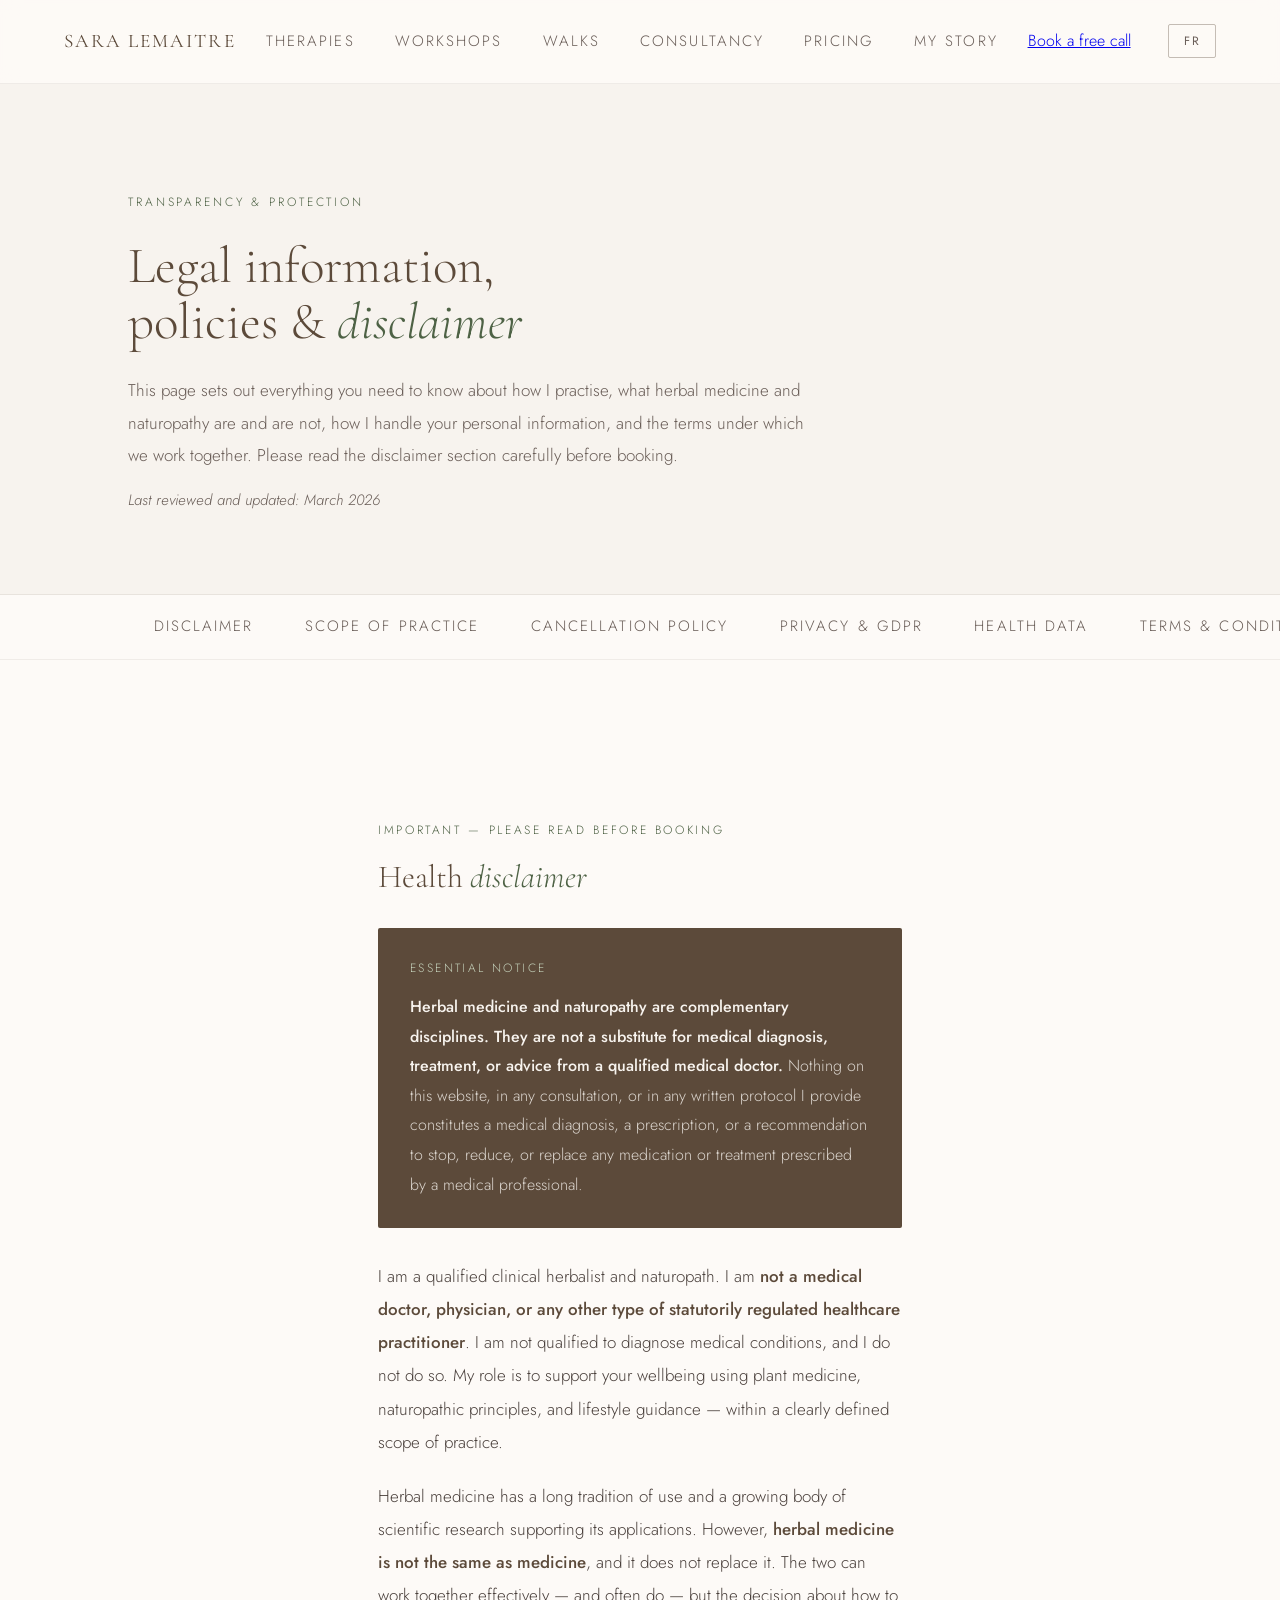
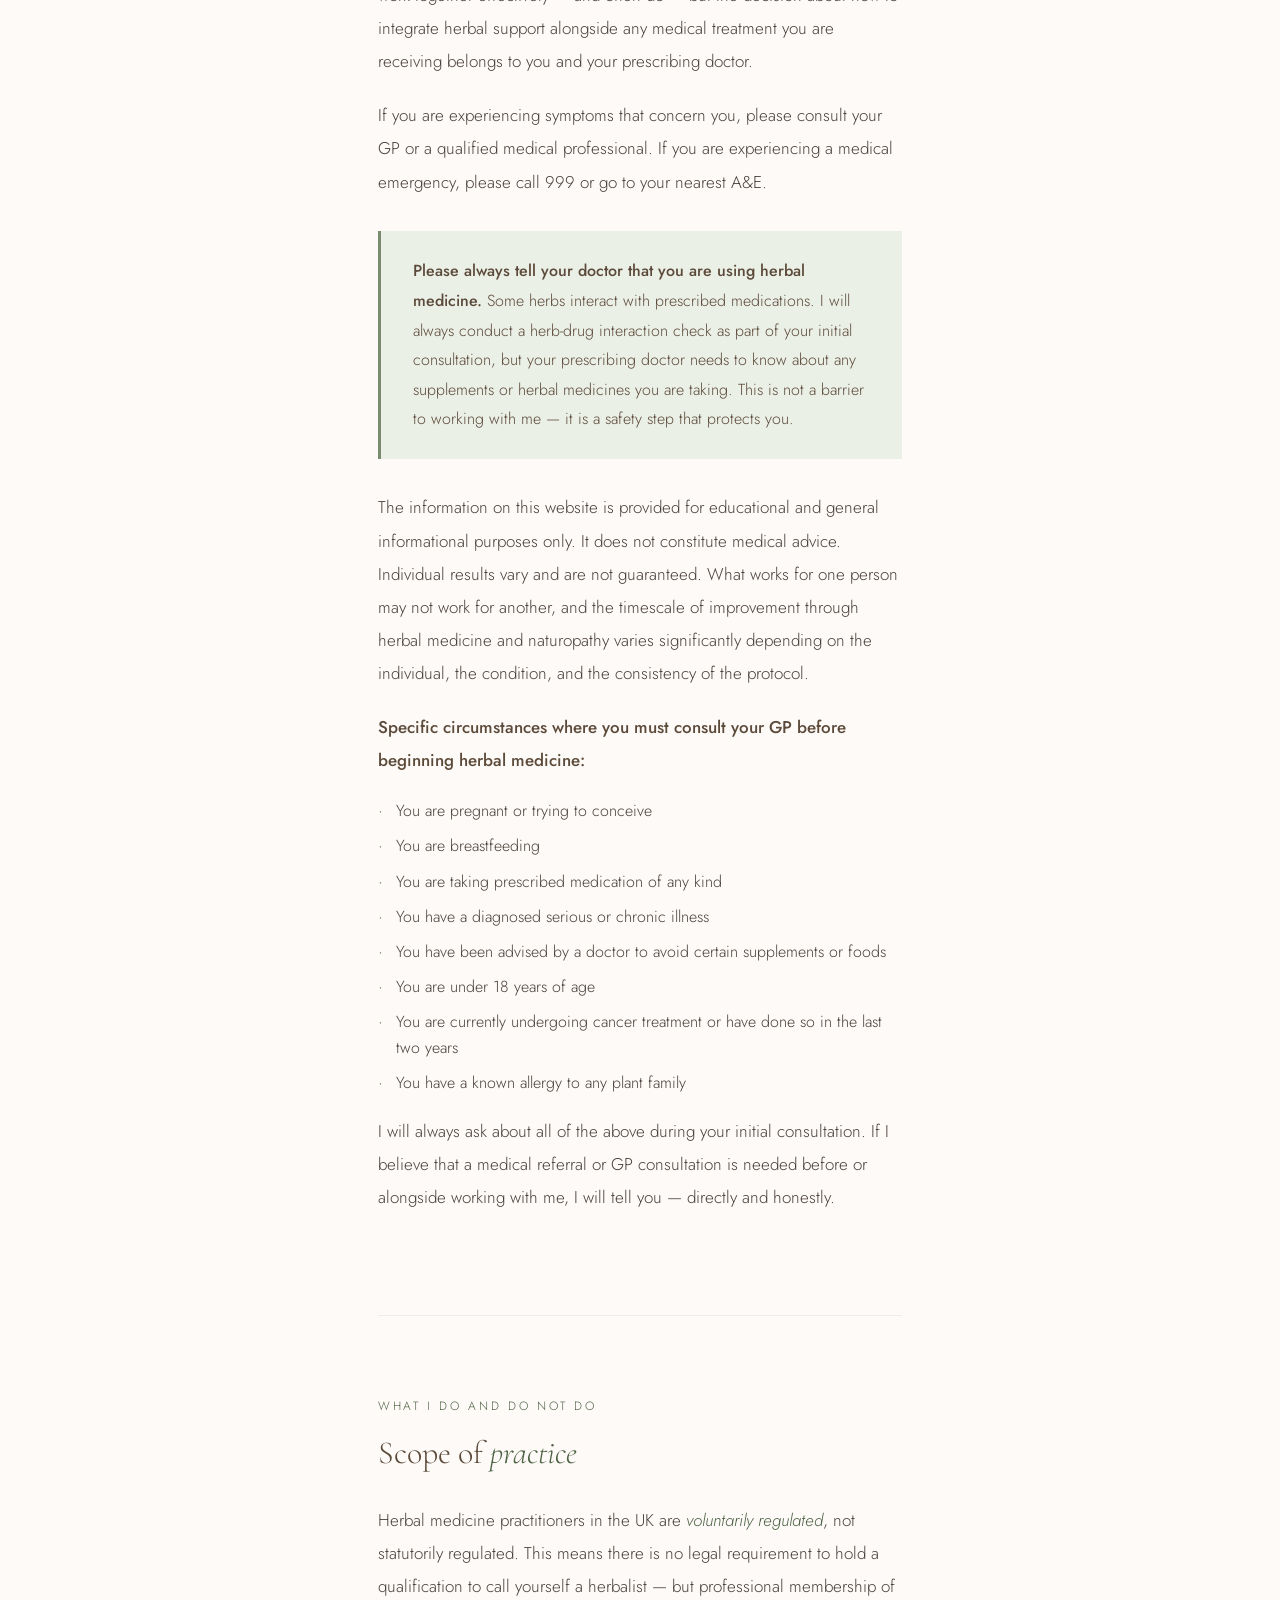
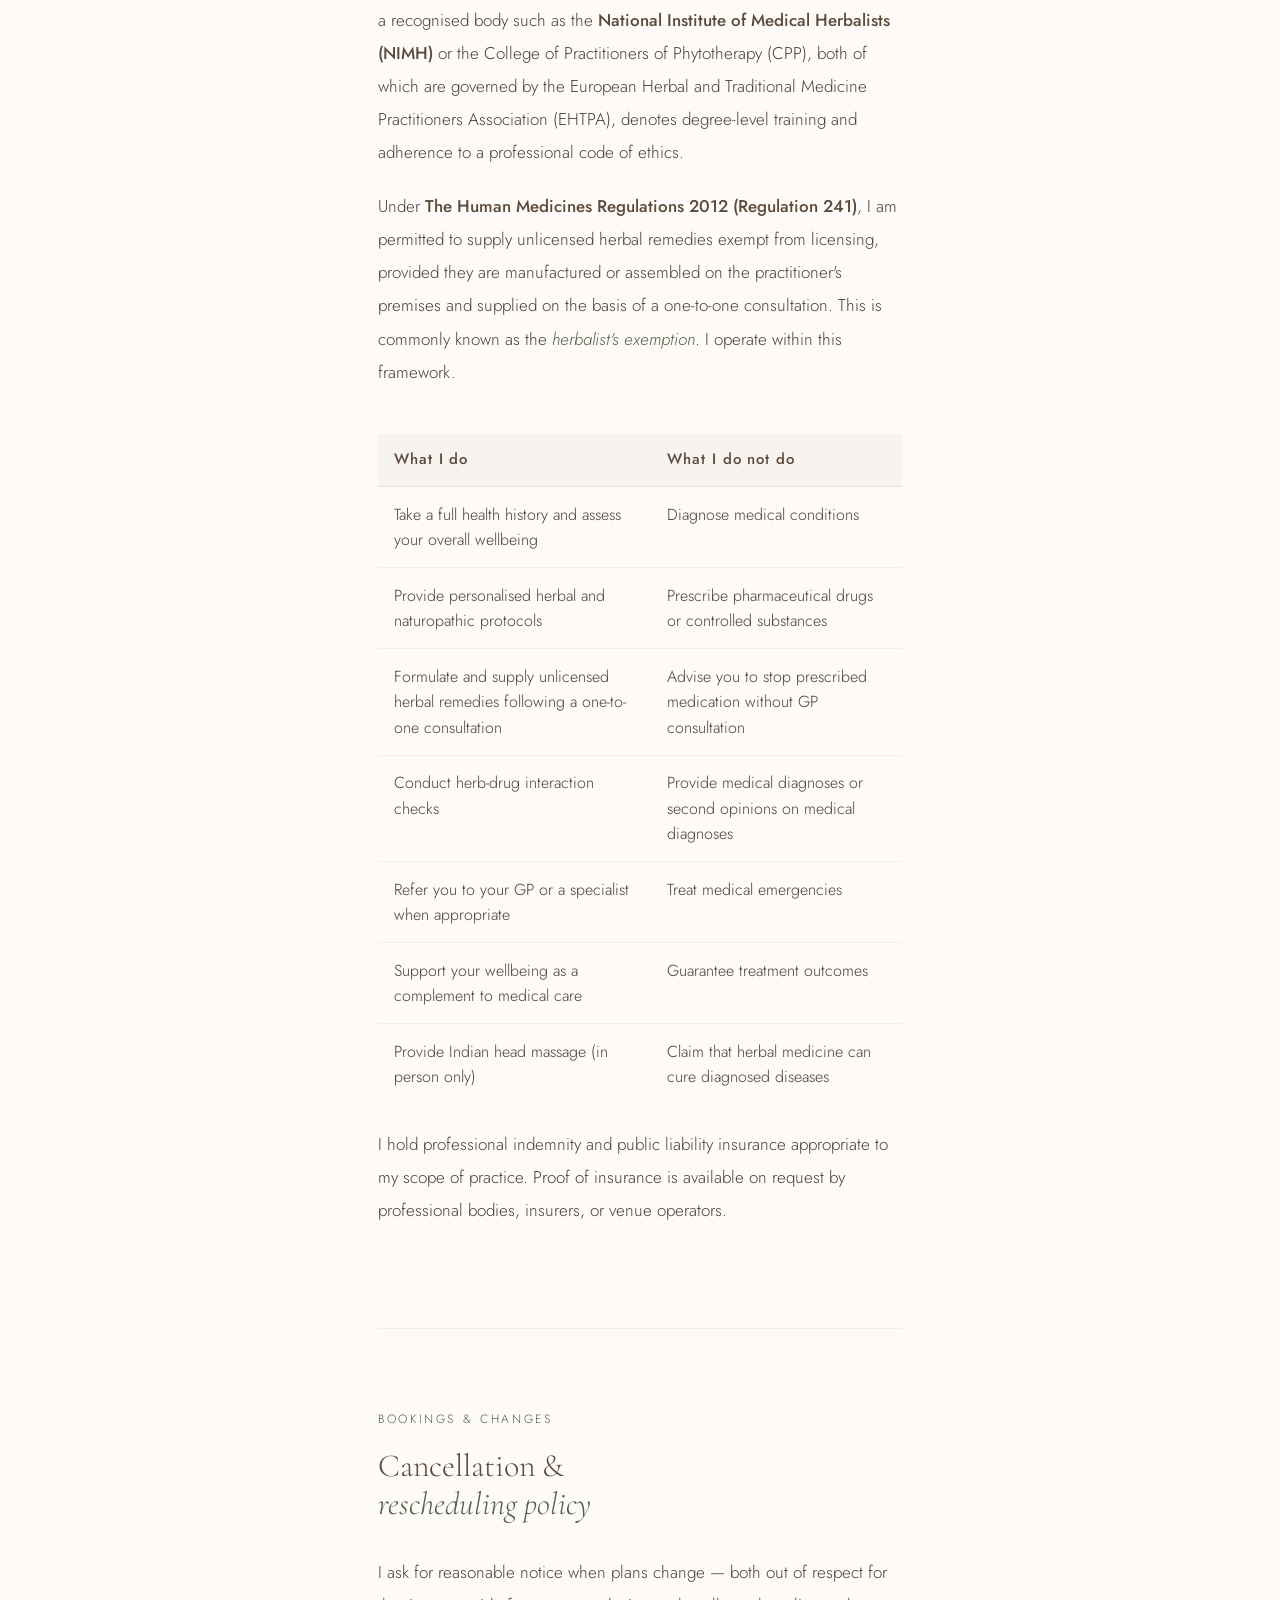
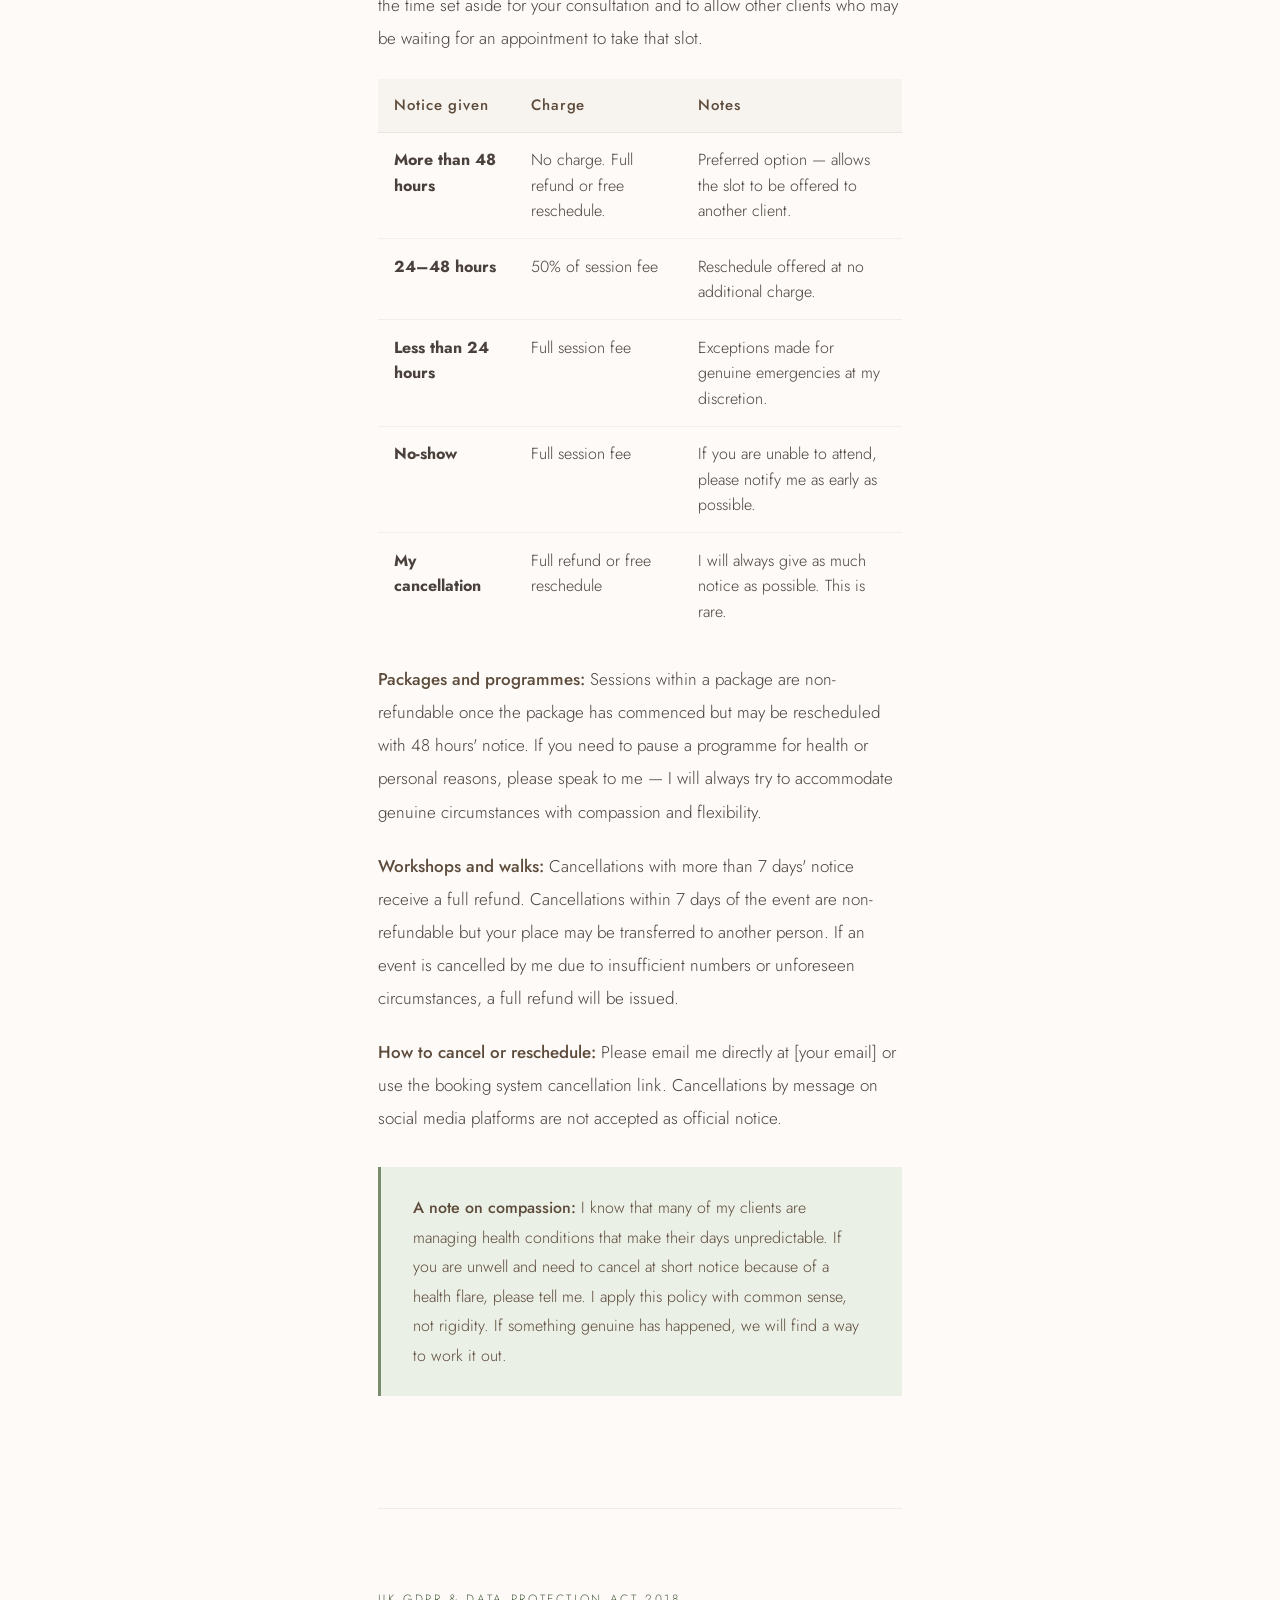
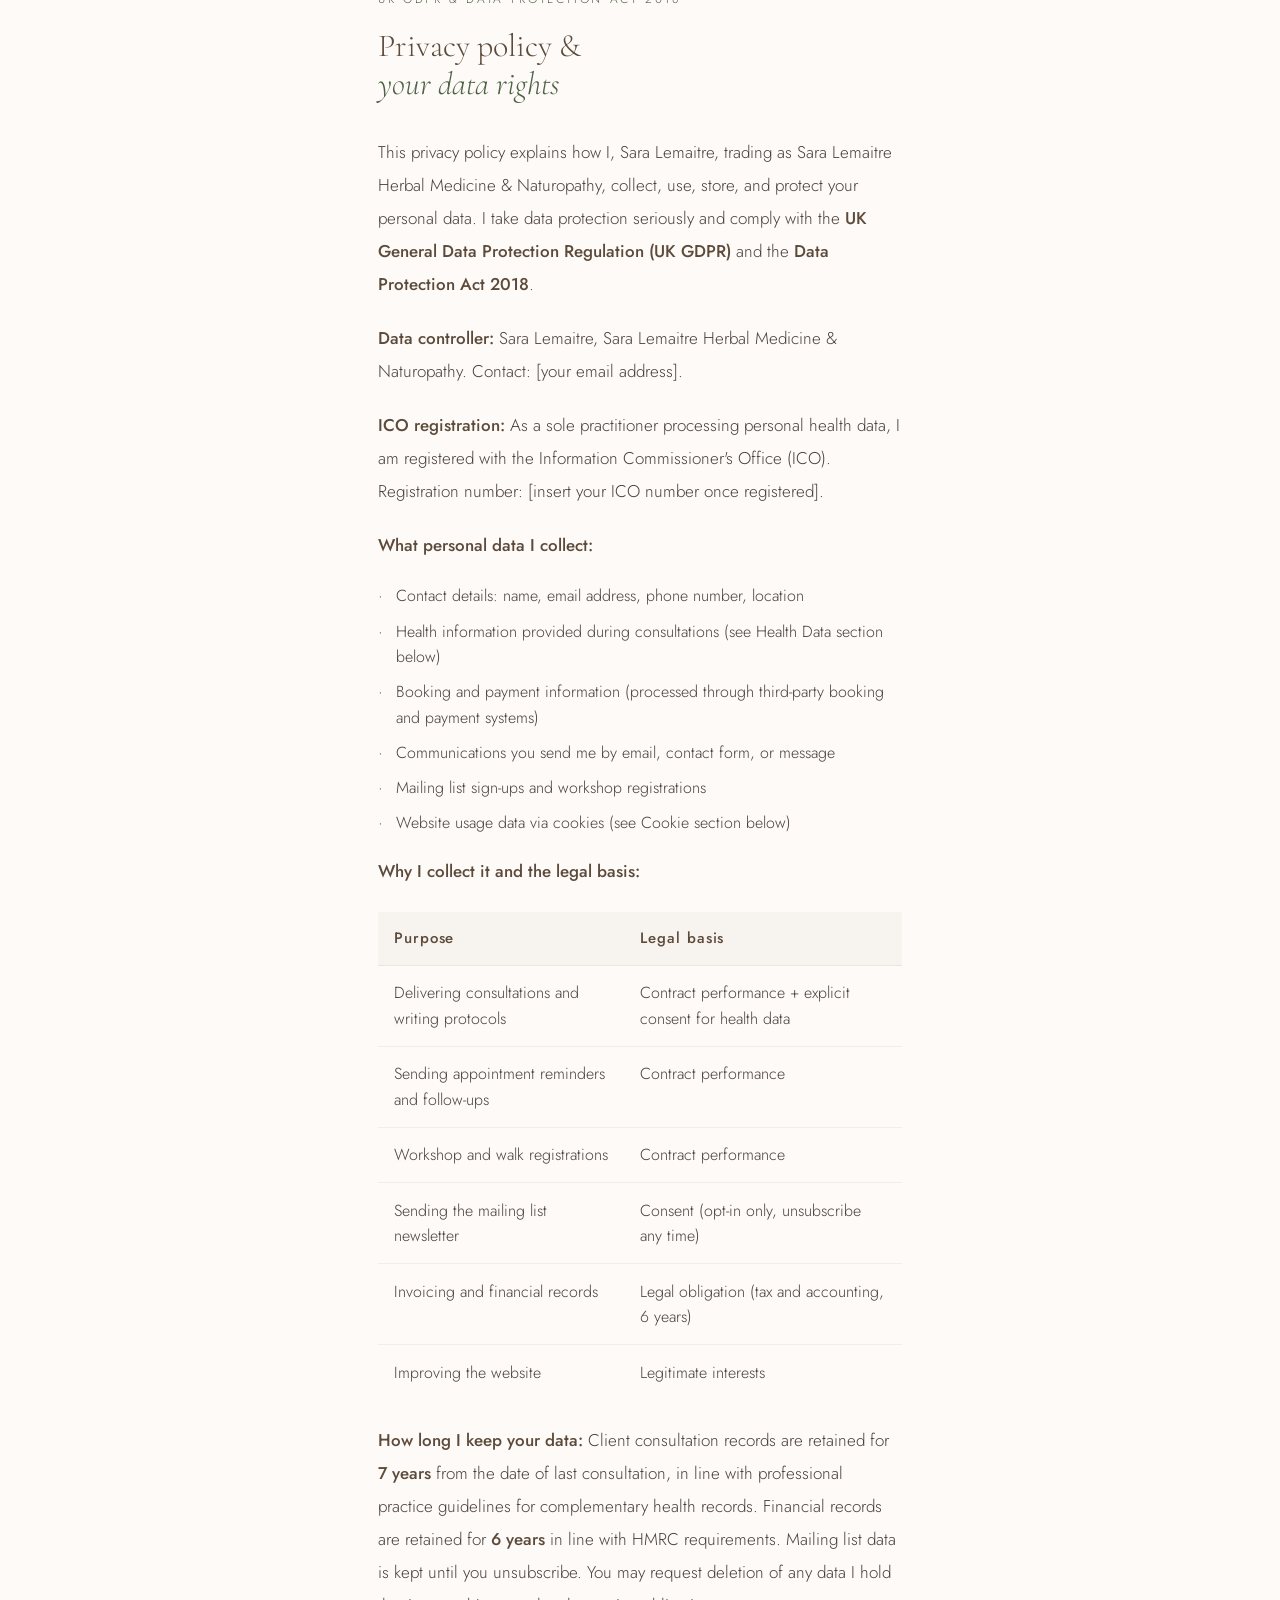
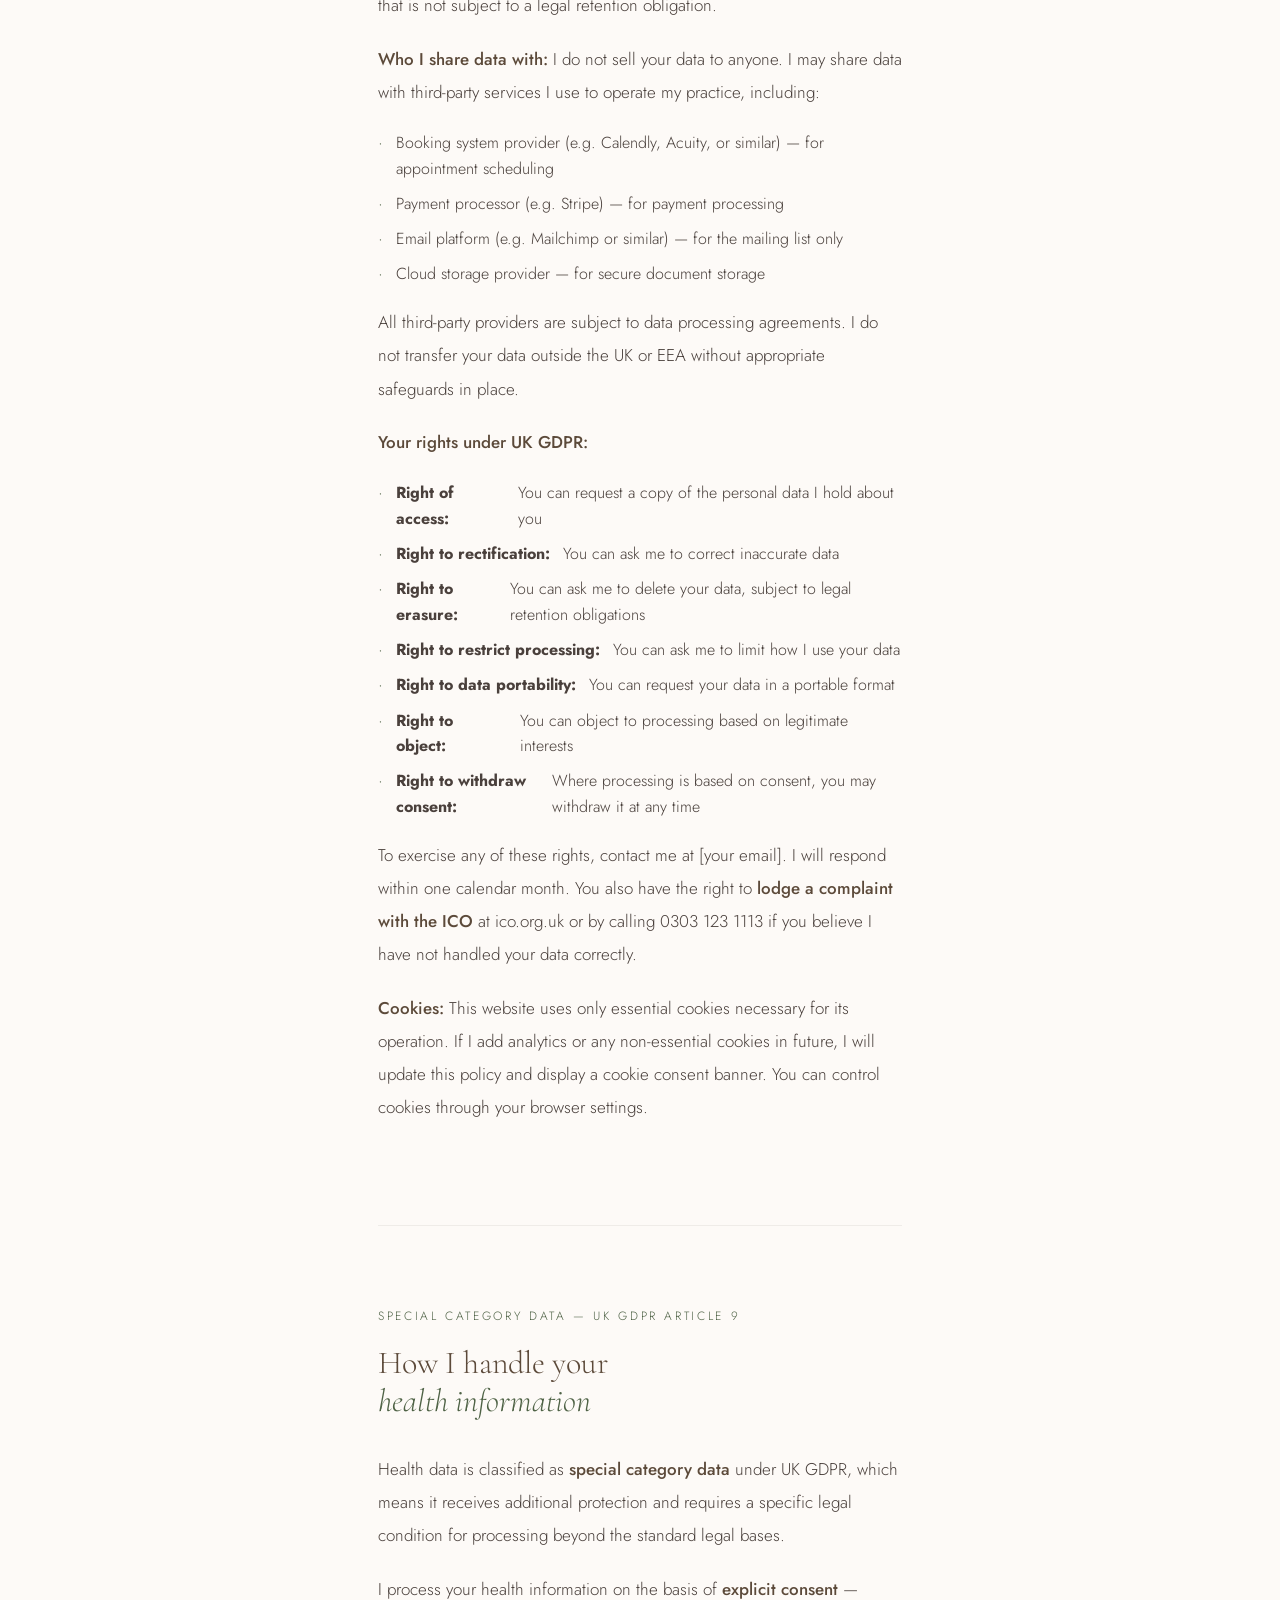
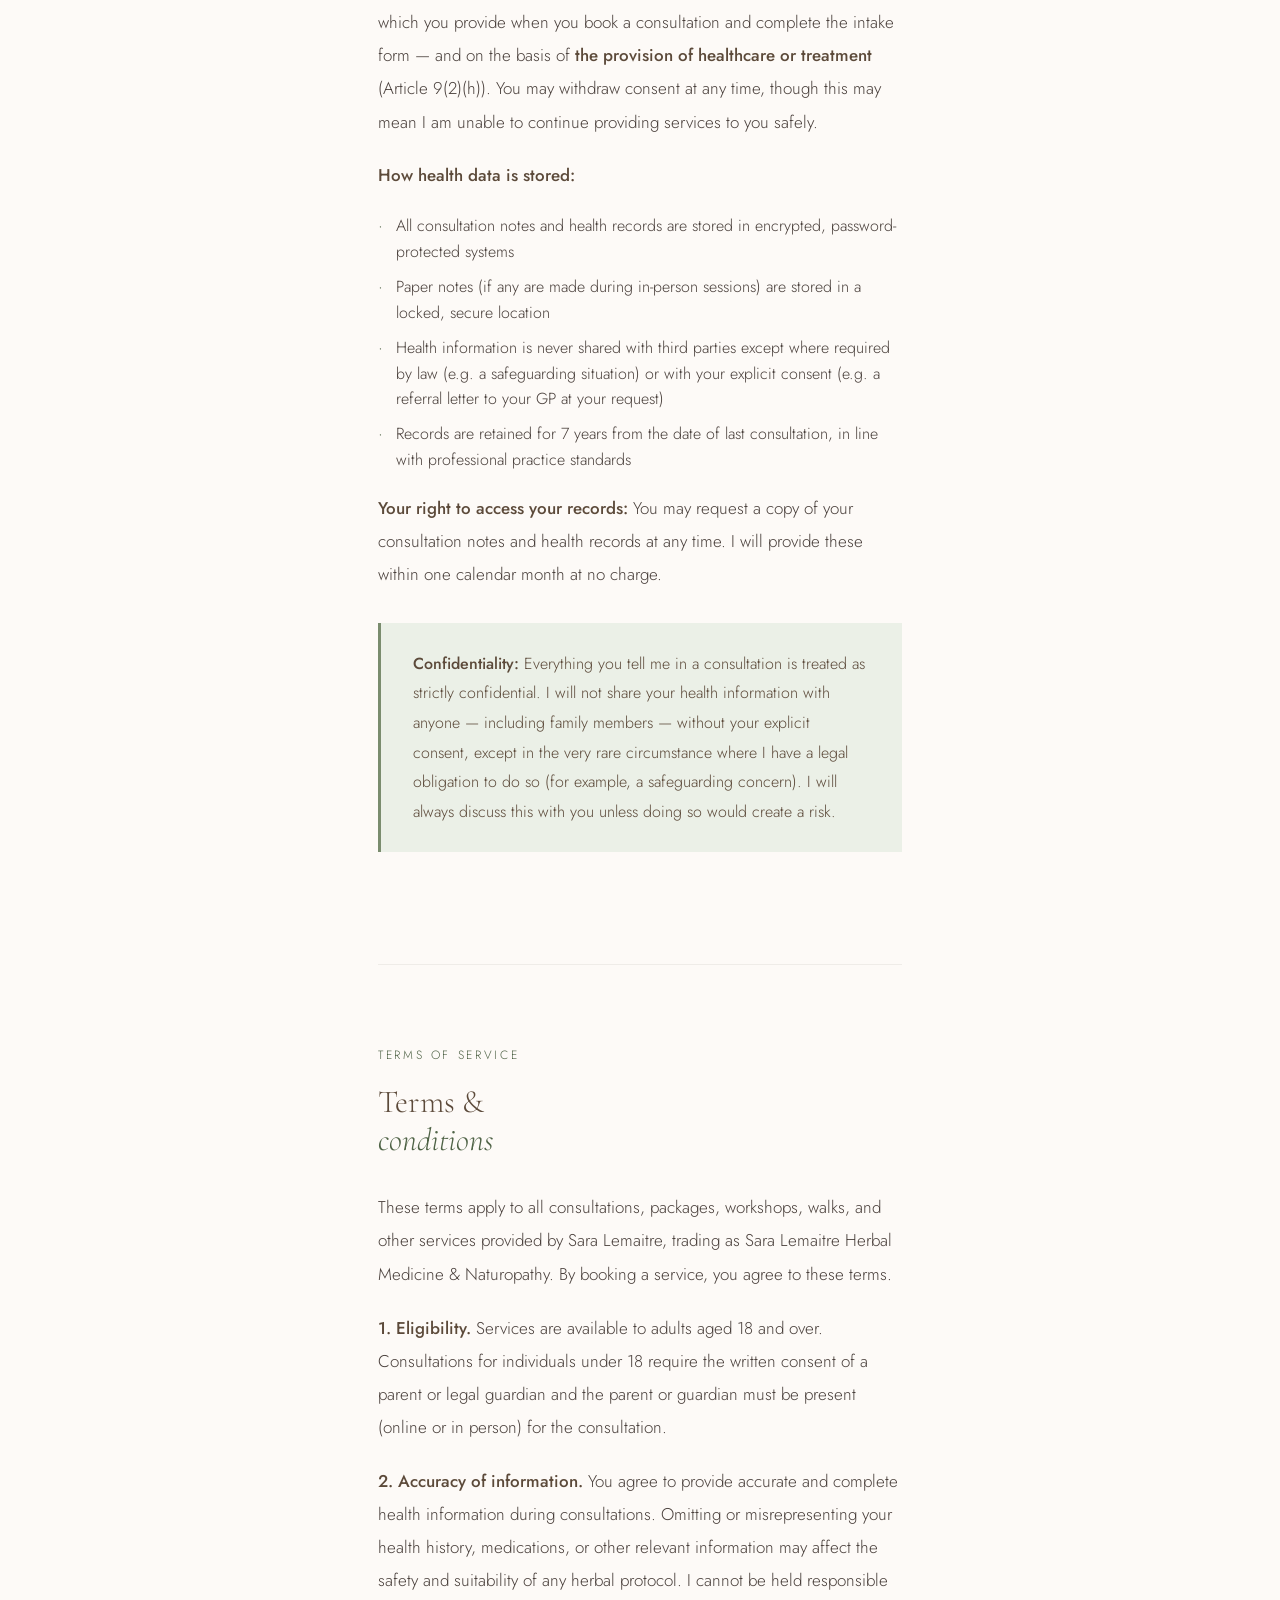
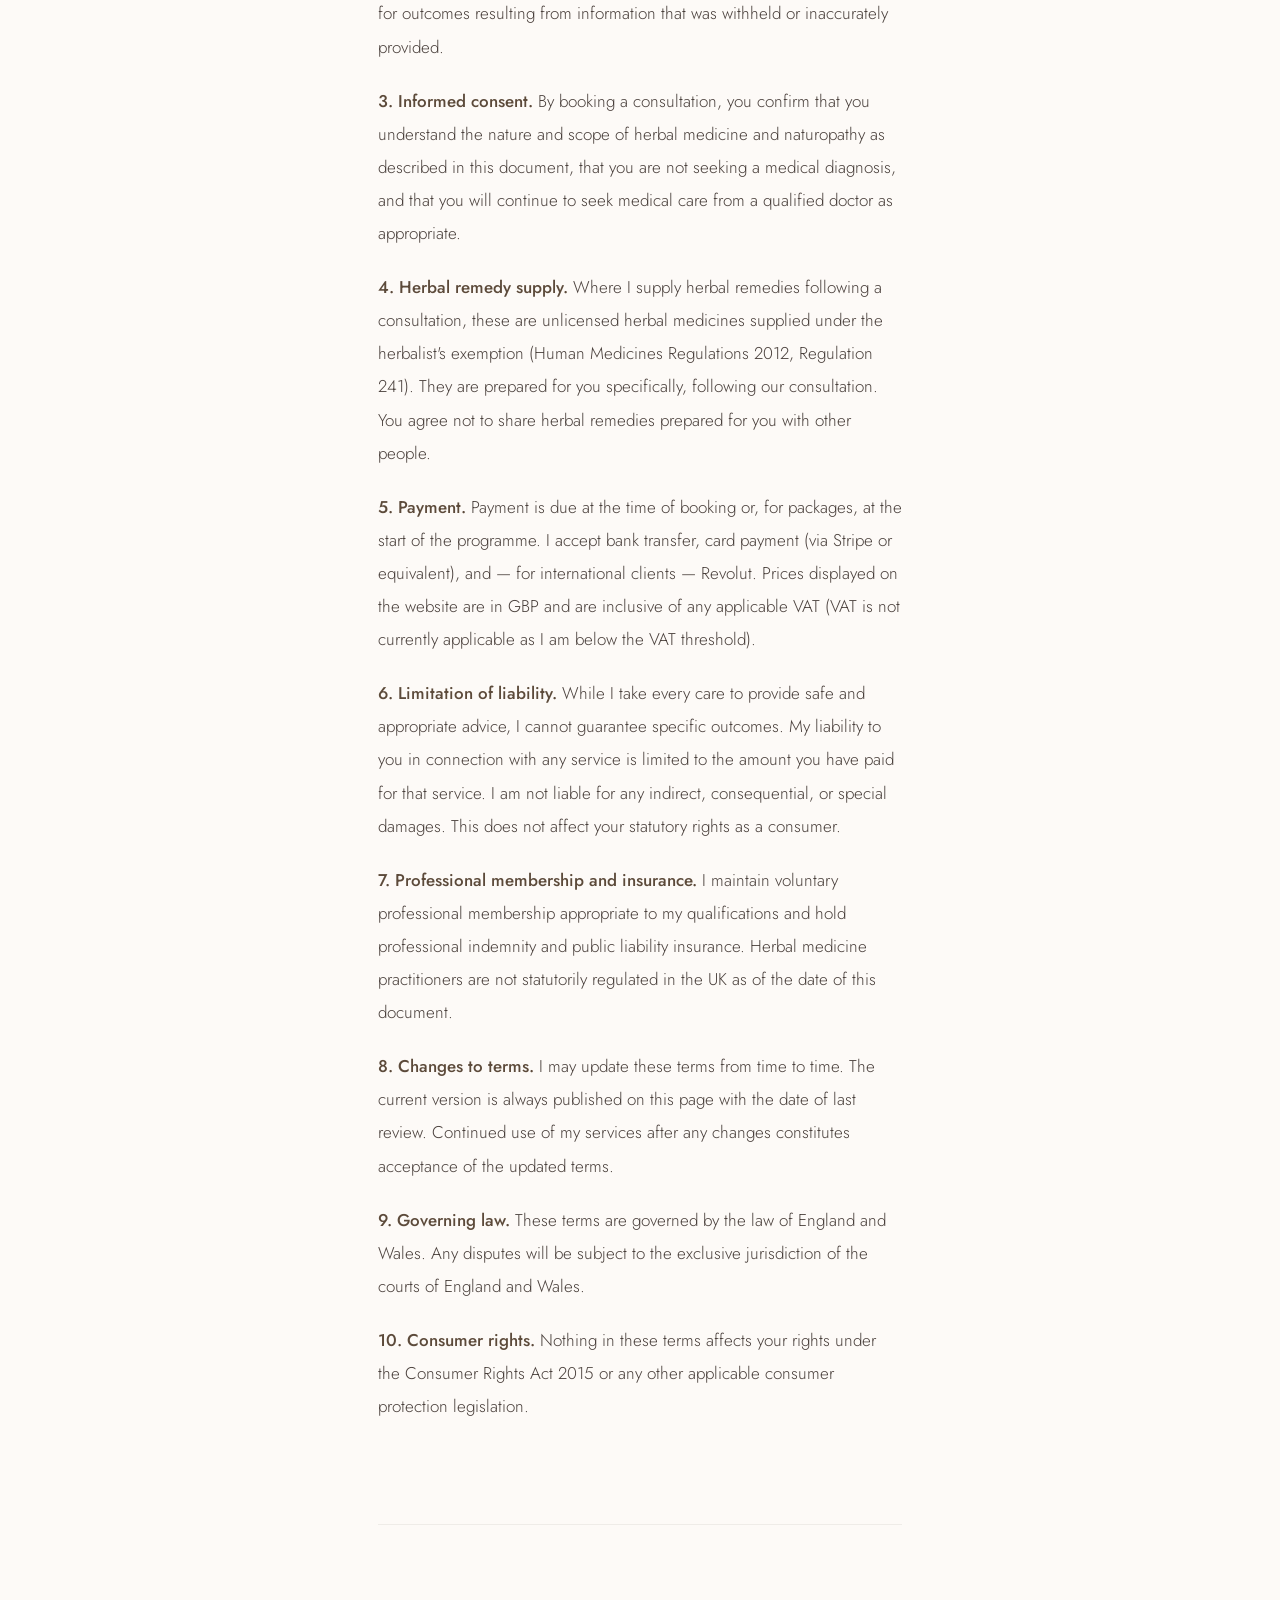
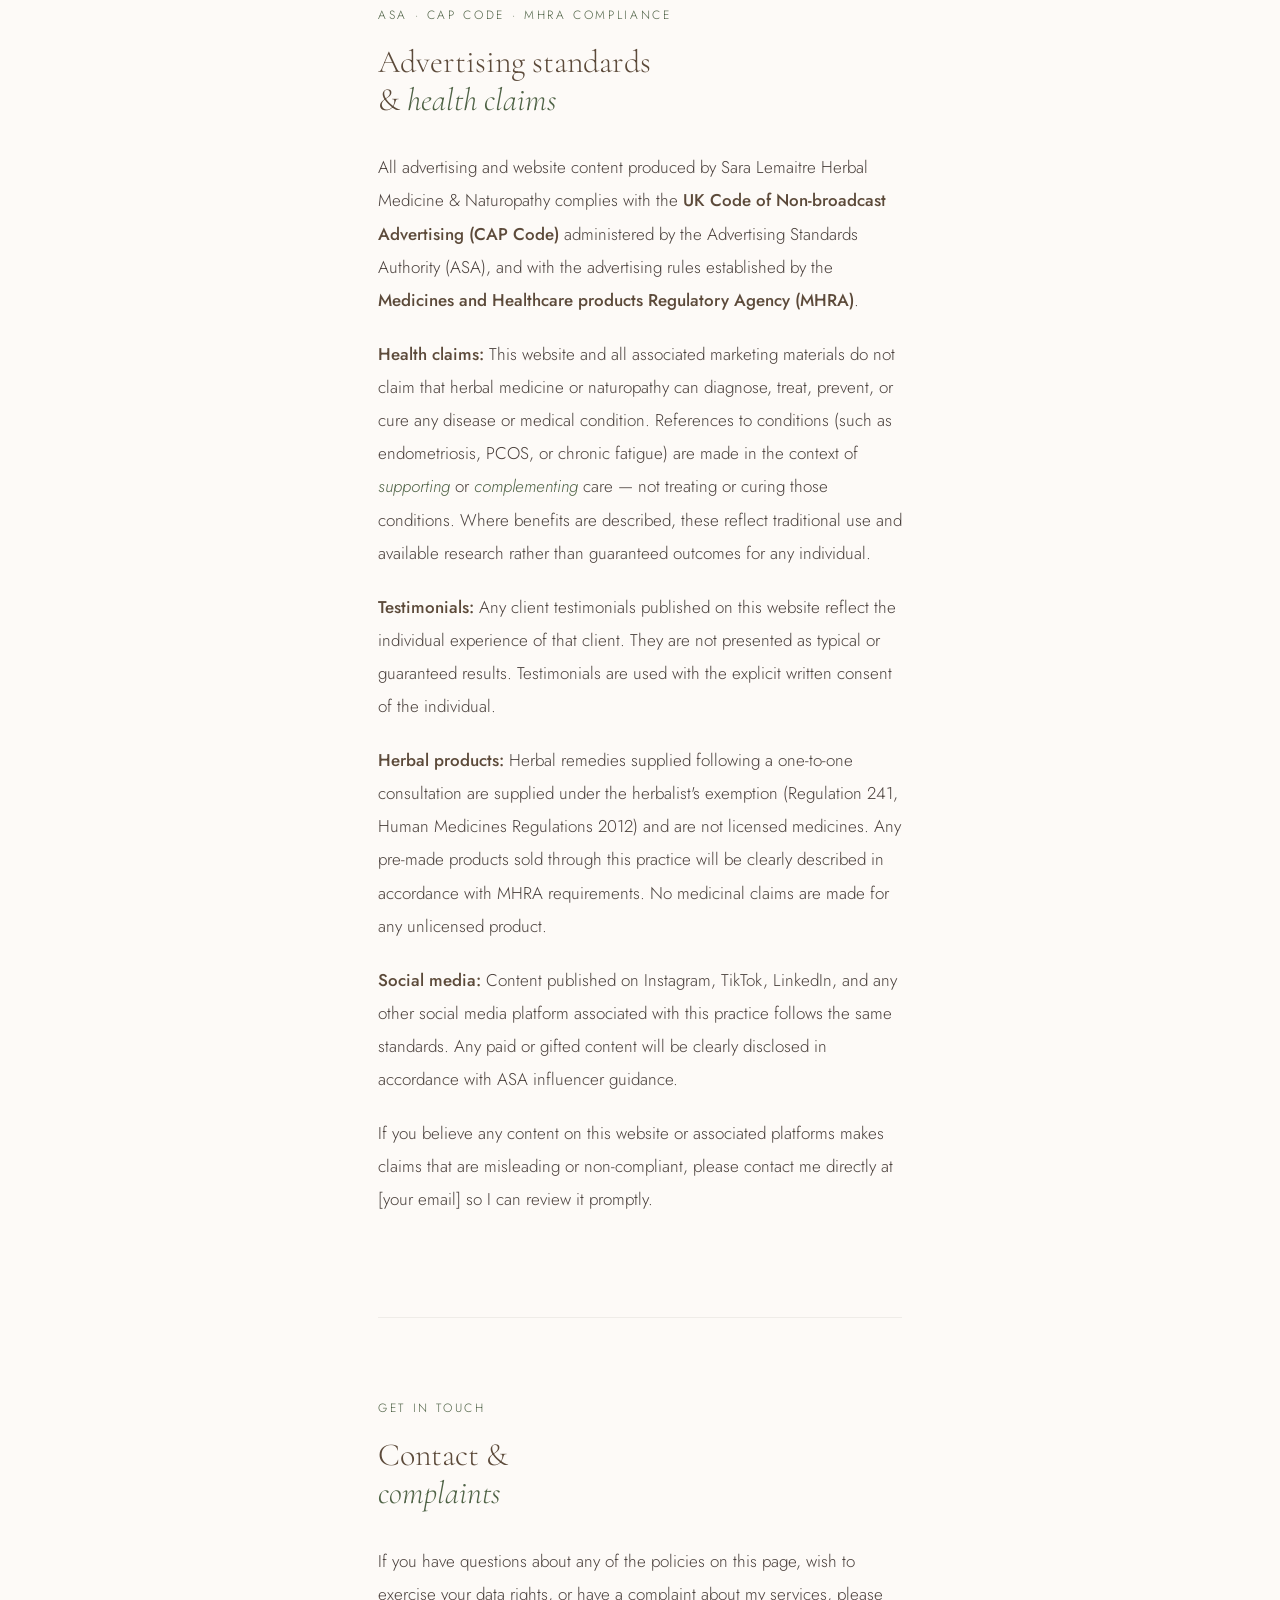
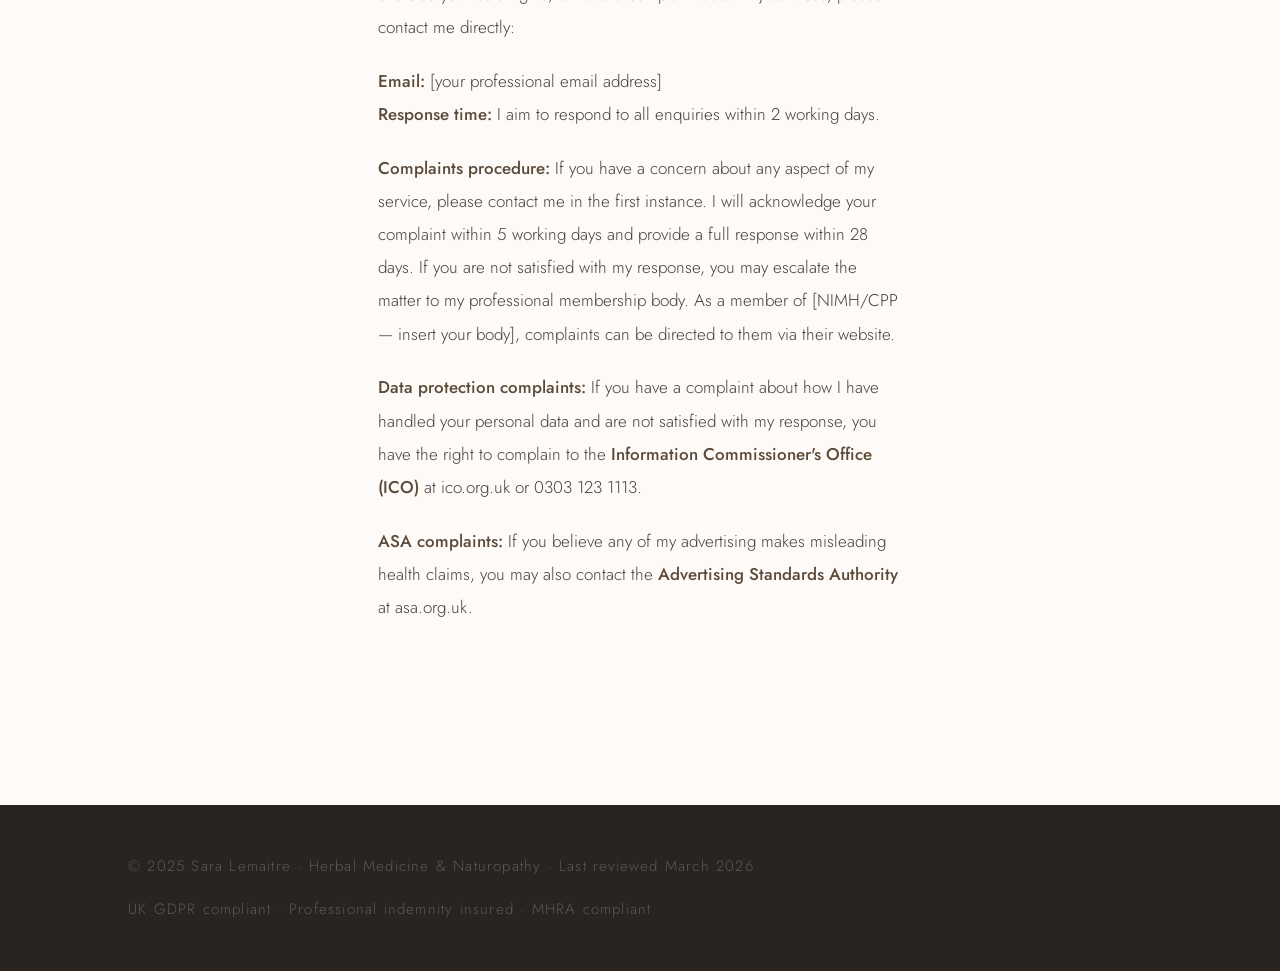
==== legal.html @ 62eb98f5 "Add files via upload" ====
<!DOCTYPE html>
<html lang="en">
<head>
<meta charset="UTF-8">
<meta name="viewport" content="width=device-width, initial-scale=1.0">
<title>Legal, Privacy Policy & Health Disclaimer | Sara Lemaitre</title>
  <!-- SEO & AI visibility -->
  <meta name="description" content="Health disclaimer, scope of practice, cancellation policy, GDPR privacy policy and terms of service for Sara Lemaitre's herbal medicine and naturopathy practice.">
  <meta name="robots" content="index, follow, max-snippet:-1, max-image-preview:large, max-video-preview:-1">
  <meta name="author" content="Sara Lemaitre">
  <meta name="geo.region" content="GB">
  <!-- Open Graph -->
  <meta property="og:type" content="website">
  <meta property="og:title" content="Legal, Privacy Policy & Health Disclaimer | Sara Lemaitre">
  <meta property="og:description" content="Health disclaimer, scope of practice, cancellation policy, GDPR privacy policy and terms of service for Sara Lemaitre's herbal medicine and naturopathy practice.">
  <meta property="og:url" content="https://www.saralemaitre.com/legal.html">
  <meta property="og:site_name" content="Sara Lemaitre Herbal Medicine & Naturopathy">
  <meta property="og:image" content="https://www.saralemaitre.com/images/og-default.jpg">
  <meta property="og:image:width" content="1200">
  <meta property="og:image:height" content="630">
  <meta property="og:locale" content="en_GB">
  <meta property="og:locale:alternate" content="fr_FR">
  <!-- Twitter Card -->
  <meta name="twitter:card" content="summary_large_image">
  <meta name="twitter:title" content="Legal, Privacy Policy & Health Disclaimer | Sara Lemaitre">
  <meta name="twitter:description" content="Health disclaimer, scope of practice, cancellation policy, GDPR privacy policy and terms of service for Sara Lemaitre's herbal medicine and naturopathy practice.">
  <meta name="twitter:image" content="https://www.saralemaitre.com/images/og-default.jpg">
  <!-- Canonical & hreflang -->
  <link rel="canonical" href="https://www.saralemaitre.com/legal.html">
  <link rel="alternate" hreflang="en-gb" href="https://www.saralemaitre.com/legal.html">
  <link rel="alternate" hreflang="fr" href="https://www.saralemaitre.com/legal.html">
  <link rel="alternate" hreflang="x-default" href="https://www.saralemaitre.com/legal.html">
  <!-- Schema.org structured data for AI & search engines -->
  <script type="application/ld+json">
  {
  "@context": "https://schema.org",
  "@graph": [
    {
      "@type": "Person",
      "@id": "https://www.saralemaitre.com/#sara",
      "name": "Sara Lemaitre",
      "givenName": "Sara",
      "familyName": "Lemaitre",
      "jobTitle": "Clinical Herbalist and Naturopath",
      "description": "Clinical herbalist, naturopath, and former elite artistic swimmer specialising in hormonal health, endometriosis, PCOS, chronic fatigue, and athlete performance. Consultations in English and French.",
      "url": "https://www.saralemaitre.com",
      "sameAs": [],
      "knowsLanguage": ["en-GB", "fr-FR"],
      "nationality": {"@type": "Country", "name": "France"},
      "hasCredential": [
        {"@type": "EducationalOccupationalCredential", "credentialCategory": "degree", "name": "BSc Herbal Medicine (EHTPA accredited)"},
        {"@type": "EducationalOccupationalCredential", "credentialCategory": "diploma", "name": "Naturopathy Diploma"},
        {"@type": "EducationalOccupationalCredential", "credentialCategory": "diploma", "name": "Indian Head Massage Diploma"},
        {"@type": "EducationalOccupationalCredential", "credentialCategory": "training", "name": "TCM Dispensary Externship, 6 months"}
      ],
      "alumniOf": {"@type": "Organization", "name": "College of Naturopathic Medicine"}
    },
    {
      "@type": ["MedicalBusiness", "HealthAndBeautyBusiness"],
      "@id": "https://www.saralemaitre.com/#practice",
      "name": "Sara Lemaitre Herbal Medicine & Naturopathy",
      "url": "https://www.saralemaitre.com",
      "founder": {"@id": "https://www.saralemaitre.com/#sara"},
      "description": "Clinical herbal medicine consultations, naturopathy and complementary therapies specialising in hormonal health, endometriosis, PCOS, chronic fatigue and athlete performance.",
      "priceRange": "££",
      "currenciesAccepted": "GBP",
      "areaServed": ["United Kingdom","France","Belgium","Switzerland","Canada","Australia","United States"],
      "availableLanguage": [
        {"@type": "Language", "name": "English", "alternateName": "en"},
        {"@type": "Language", "name": "French", "alternateName": "fr"}
      ],
      "medicalSpecialty": ["Women's Health","Hormonal Health","Naturopathic Medicine","Herbal Medicine"],
      "hasOfferCatalog": {
        "@type": "OfferCatalog",
        "name": "Herbal Medicine & Wellness Services",
        "itemListElement": [
          {"@type": "Offer", "itemOffered": {"@type": "Service", "name": "Initial Herbal Medicine Consultation", "description": "75-80 minute personalised consultation. Full case history, written herbal protocol, naturopathic guidance."}, "price": "140", "priceCurrency": "GBP"},
          {"@type": "Offer", "itemOffered": {"@type": "Service", "name": "Hormonal Reset Programme", "description": "3-session programme for endometriosis, PCOS, perimenopause and chronic fatigue."}, "price": "360", "priceCurrency": "GBP"},
          {"@type": "Offer", "itemOffered": {"@type": "Service", "name": "Indian Head Massage", "description": "60-minute Ayurvedic head massage. Stress, tension, nervous system reset. In person."}, "price": "100", "priceCurrency": "GBP"},
          {"@type": "Offer", "itemOffered": {"@type": "Service", "name": "Free Discovery Call", "description": "Free 15-minute introductory call. No commitment."}, "price": "0", "priceCurrency": "GBP"}
        ]
      }
    }
  ]
}
  </script>
  <link rel="preconnect" href="https://fonts.googleapis.com">
<link rel="preconnect" href="https://fonts.gstatic.com" crossorigin>
<link href="https://fonts.googleapis.com/css2?family=Cormorant+Garamond:ital,wght@0,300;0,400;0,500;1,300;1,400&family=Jost:wght@300;400;500&display=swap" rel="stylesheet">
<style>
  :root {
    --cream: #F7F3EE; --warm-white: #FDFAF7;
    --sage: #7A8C6E;
    --sage-text: #4E6245; --sage-light: #C4D0BA; --sage-pale: #EBF0E7;
    --bark: #5C4A3A; --bark-light: #8C7060; --bark-pale: #EDE5DC;
    --charcoal: #2A2420; --muted: #6A5E58;
  }
  *, *::before, *::after { box-sizing: border-box; margin: 0; padding: 0; }
  html { scroll-behavior: smooth; }
  body { background: var(--warm-white); color: var(--charcoal); font-family: 'Jost', sans-serif; font-weight: 300; line-height: 1.8; overflow-x: hidden; }

  nav { position: fixed; top: 0; left: 0; right: 0; z-index: 100; padding: 1.5rem 4rem; display: flex; justify-content: space-between; align-items: center; background: rgba(253,250,247,0.93); backdrop-filter: blur(10px); border-bottom: 1px solid rgba(122,108,100,0.1); }
  .nav-logo { font-family: 'Cormorant Garamond', serif; font-size: 1.2rem; font-weight: 400; letter-spacing: .12em; text-transform: uppercase; color: var(--bark); text-decoration: none; }
  .nav-links { display: flex; gap: 2.5rem; list-style: none; }
  .nav-links a { font-size: .9375rem; letter-spacing: .14em; text-transform: uppercase; color: var(--muted); text-decoration: none; transition: color .2s; }
  .nav-links a:hover { color: var(--bark); }

  /* PAGE HEADER */
  .page-header { padding: 12rem 8rem 5rem; background: var(--cream); border-bottom: 1px solid rgba(122,108,100,0.12); }
  .header-eyebrow { font-size: .75rem; letter-spacing: .24em; text-transform: uppercase; color: var(--sage-text); margin-bottom: 1.5rem; }
  .header-title { font-family: 'Cormorant Garamond', serif; font-size: clamp(2.5rem, 4vw, 3.8rem); font-weight: 300; color: var(--bark); line-height: 1.1; margin-bottom: 1.5rem; }
  .header-title em { font-style: italic; color: var(--sage-text); }
  .header-desc { font-size: 1.0625rem; color: var(--muted); line-height: 1.9; max-width: 680px; }

  /* NAV TABS */
  .section-tabs { position: sticky; top: 73px; z-index: 50; background: rgba(253,250,247,0.95); backdrop-filter: blur(8px); border-bottom: 1px solid rgba(122,108,100,0.1); padding: 0 8rem; display: flex; gap: 0; overflow-x: auto; scrollbar-width: none; }
  .section-tabs::-webkit-scrollbar { display: none; }
  .tab-link { padding: 1.1rem 1.6rem; font-size: .9375rem; letter-spacing: .14em; text-transform: uppercase; color: var(--muted); text-decoration: none; border-bottom: 2px solid transparent; white-space: nowrap; transition: all .2s; }
  .tab-link:hover { color: var(--bark); }
  .tab-link.active { color: var(--bark); border-bottom-color: var(--sage-text); }

  /* CONTENT LAYOUT */
  .content-wrap { max-width: 780px; margin: 0 auto; padding: 5rem 8rem; }
  @media (max-width: 900px) { .content-wrap { padding: 4rem 2.5rem; } }

  /* SECTION */
  .policy-section { padding: 5rem 0; border-bottom: 1px solid rgba(122,108,100,0.1); }
  .policy-section:last-child { border-bottom: none; }
  .section-eyebrow { font-size: .75rem; letter-spacing: .22em; text-transform: uppercase; color: var(--sage-text); margin-bottom: 1rem; }
  .section-title { font-family: 'Cormorant Garamond', serif; font-size: clamp(1.8rem, 2.5vw, 2.4rem); font-weight: 300; color: var(--bark); line-height: 1.2; margin-bottom: 2rem; }
  .section-title em { font-style: italic; color: var(--sage-text); }
  .policy-p { font-size: 1.0625rem; color: #4A403C; line-height: 1.95; margin-bottom: 1.3rem; }
  .policy-p strong { font-weight: 500; color: var(--bark); }
  .policy-p em { font-style: italic; color: var(--sage-text); }

  /* IMPORTANT BOX */
  .important-box { margin: 2rem 0; padding: 1.8rem 2rem; background: var(--bark); border-radius: 2px; }
  .important-box p { font-size: 1rem; color: rgba(247,243,238,.82); line-height: 1.85; }
  .important-box strong { color: var(--cream); font-weight: 500; }
  .important-box .box-title { font-size: .75rem; letter-spacing: .2em; text-transform: uppercase; color: var(--sage-light); margin-bottom: .8rem; }

  /* WARNING BOX */
  .warning-box { margin: 2rem 0; padding: 1.6rem 2rem; background: var(--sage-pale); border-left: 3px solid var(--sage); }
  .warning-box p { font-size: 1rem; color: var(--bark); line-height: 1.85; }
  .warning-box strong { font-weight: 500; }

  /* POLICY LIST */
  .policy-list { list-style: none; display: flex; flex-direction: column; gap: .6rem; margin: 1.2rem 0; }
  .policy-list li { font-size: 1rem; color: #4A403C; display: flex; align-items: flex-start; gap: .8rem; line-height: 1.6; }
  .policy-list li::before { content: '·'; color: var(--sage-text); flex-shrink: 0; font-size: 1.1rem; line-height: 1.4; }

  /* TABLE */
  .policy-table { width: 100%; border-collapse: collapse; margin: 1.5rem 0; font-size: 1rem; }
  .policy-table th { text-align: left; padding: .8rem 1rem; background: var(--cream); border-bottom: 1px solid rgba(122,108,100,0.15); font-weight: 500; color: var(--bark); font-size: .9375rem; letter-spacing: .06em; }
  .policy-table td { padding: .9rem 1rem; border-bottom: 1px solid rgba(122,108,100,0.08); color: #4A403C; vertical-align: top; line-height: 1.6; }
  .policy-table tr:last-child td { border-bottom: none; }
  .policy-table tr:hover td { background: var(--cream); }

  /* UPDATED DATE */
  .last-updated { font-size: .9375rem; color: var(--muted); margin-top: 1rem; font-style: italic; }

  footer { background: var(--charcoal); padding: 3rem 8rem; display: flex; justify-content: space-between; align-items: center; flex-wrap: wrap; gap: 1rem; }
  footer p { font-size: .9375rem; letter-spacing: .08em; color: rgba(247,243,238,.25); }

  @media (max-width: 900px) {
    nav { padding: 1.2rem 2rem; }
    .page-header { padding: 9rem 2.5rem 4rem; }
    .section-tabs { padding: 0 2rem; }
    footer { padding: 2rem 2.5rem; flex-direction: column; text-align: center; }
  }

  /* ── WCAG 2.2 AA: Visible focus indicators ── */
  :focus-visible {
    outline: 3px solid #5C4A3A;
    outline-offset: 3px;
    border-radius: 2px;
  }
  a:focus-visible, button:focus-visible, input:focus-visible,
  select:focus-visible, textarea:focus-visible {
    outline: 3px solid #5C4A3A;
    outline-offset: 3px;
  }

  /* Screen-reader only utility */
  .sr-only {
    position: absolute; width: 1px; height: 1px;
    padding: 0; margin: -1px; overflow: hidden;
    clip: rect(0,0,0,0); white-space: nowrap; border: 0;
  }

  /* ── Skip navigation link ── */
  .skip-nav {
    position: absolute; top: -100px; left: 1rem; z-index: 9999;
    background: #5C4A3A; color: #F7F3EE;
    padding: .75rem 1.5rem; font-size: 1.0625rem;
    text-decoration: none; border-radius: 0 0 4px 4px;
    transition: top .2s;
  }
  .skip-nav:focus { top: 0; }


  /* ── Mobile hamburger menu ── */
  .hamburger {
    display: none; flex-direction: column; gap: 5px;
    background: none; border: none; cursor: pointer;
    padding: .5rem; margin-left: .5rem;
  }
  .hamburger span {
    display: block; width: 22px; height: 2px;
    background: var(--bark); border-radius: 2px;
    transition: all .25s;
  }
  .hamburger[aria-expanded="true"] span:nth-child(1) { transform: translateY(7px) rotate(45deg); }
  .hamburger[aria-expanded="true"] span:nth-child(2) { opacity: 0; }
  .hamburger[aria-expanded="true"] span:nth-child(3) { transform: translateY(-7px) rotate(-45deg); }
  
  @media (max-width: 1024px) {
    .hamburger { display: flex; }
    .nav-links {
      display: none; position: fixed; top: 73px; left: 0; right: 0;
      background: rgba(253,250,247,0.98); backdrop-filter: blur(12px);
      flex-direction: column; gap: 0; padding: 1rem 0;
      border-bottom: 1px solid rgba(122,108,100,0.12);
      z-index: 99;
    }
    .nav-links.open { display: flex; }
    .nav-links li a {
      display: block; padding: .9rem 2rem;
      font-size: 1.0625rem; letter-spacing: .08em;
      border-bottom: 1px solid rgba(122,108,100,0.06);
    }
    .nav-book { display: none; }
  }


  /* Language toggle */
  .lang-toggle {
    font-size: .75rem; letter-spacing: .16em; text-transform: uppercase;
    padding: .45rem .9rem; border: 1px solid rgba(92,74,58,.35);
    background: none; color: var(--muted); cursor: pointer;
    font-family: 'Jost', sans-serif; border-radius: 2px;
    transition: all .2s; margin-left: .5rem;
  }
  .lang-toggle:hover { border-color: var(--bark); color: var(--bark); }
  [data-lang="fr"] .lang-toggle { border-color: var(--bark); color: var(--bark); }

</style>
</head>
<body>
<a href="#main-content" class="skip-nav">Skip to main content</a>

<nav role="navigation" aria-label="Main navigation">
  <a href="index.html" class="nav-logo">Sara Lemaitre</a>
  <ul class="nav-links" id="nav-links">
    <li><a href="therapies.html" data-i18n="nav.therapies">Therapies</a></li>
    <li><a href="workshops.html" data-i18n="nav.workshops">Workshops</a></li>
    <li><a href="walks.html" data-i18n="nav.walks">Walks</a></li>
    <li><a href="consultancy.html" data-i18n="nav.consultancy">Consultancy</a></li>
    <li><a href="pricing.html" data-i18n="nav.pricing">Pricing</a></li>
    <li><a href="story.html" data-i18n="nav.story">My story</a></li>
  </ul>
  <a href="https://calendly.com/sara-lemaitre-herbalist" target="_blank" rel="noopener" class="nav-book" data-i18n="nav.book">Book a free call</a>
  <button class="lang-toggle" data-current-lang="en" aria-label="Switch to French" onclick="SL_toggleLang(this)">FR</button>
  <button class="hamburger" aria-label="Open navigation menu" aria-expanded="false" aria-controls="nav-links" onclick="toggleNav(this)">
    <span></span><span></span><span></span>
  </button>
</nav>

<header id="main-content" role="main" class="page-header">
  <p class="header-eyebrow">Transparency & protection</p>
  <h1 class="header-title">Legal information,<br>policies & <em>disclaimer</em></h1>
  <p class="header-desc">This page sets out everything you need to know about how I practise, what herbal medicine and naturopathy are and are not, how I handle your personal information, and the terms under which we work together. Please read the disclaimer section carefully before booking.</p>
  <p class="last-updated">Last reviewed and updated: March 2026</p>
</header>

<div class="section-tabs">
  <a href="#disclaimer" class="tab-link active">Disclaimer</a>
  <a href="#scope" class="tab-link" data-i18n="legal.scope.title">Scope of practice</a>
  <a href="#cancellation" class="tab-link" data-i18n="legal.cancel.title">Cancellation policy</a>
  <a href="#privacy" class="tab-link">Privacy & GDPR</a>
  <a href="#data" class="tab-link">Health data</a>
  <a href="#terms" class="tab-link">Terms & conditions</a>
  <a href="#advertising" class="tab-link">Advertising & claims</a>
  <a href="#contact" class="tab-link">Contact</a>
</div>

<div class="content-wrap">

  <!-- DISCLAIMER -->
  <section class="policy-section" id="disclaimer">
    <p class="section-eyebrow">Important — please read before booking</p>
    <h2 class="section-title">Health <em>disclaimer</em></h2>

    <div class="important-box">
      <p class="box-title">Essential notice</p>
      <p><strong>Herbal medicine and naturopathy are complementary disciplines. They are not a substitute for medical diagnosis, treatment, or advice from a qualified medical doctor.</strong> Nothing on this website, in any consultation, or in any written protocol I provide constitutes a medical diagnosis, a prescription, or a recommendation to stop, reduce, or replace any medication or treatment prescribed by a medical professional.</p>
    </div>

    <p class="policy-p">I am a qualified clinical herbalist and naturopath. I am <strong>not a medical doctor, physician, or any other type of statutorily regulated healthcare practitioner</strong>. I am not qualified to diagnose medical conditions, and I do not do so. My role is to support your wellbeing using plant medicine, naturopathic principles, and lifestyle guidance — within a clearly defined scope of practice.</p>

    <p class="policy-p">Herbal medicine has a long tradition of use and a growing body of scientific research supporting its applications. However, <strong>herbal medicine is not the same as medicine</strong>, and it does not replace it. The two can work together effectively — and often do — but the decision about how to integrate herbal support alongside any medical treatment you are receiving belongs to you and your prescribing doctor.</p>

    <p class="policy-p">If you are experiencing symptoms that concern you, please consult your GP or a qualified medical professional. If you are experiencing a medical emergency, please call 999 or go to your nearest A&E.</p>

    <div class="warning-box">
      <p><strong>Please always tell your doctor that you are using herbal medicine.</strong> Some herbs interact with prescribed medications. I will always conduct a herb-drug interaction check as part of your initial consultation, but your prescribing doctor needs to know about any supplements or herbal medicines you are taking. This is not a barrier to working with me — it is a safety step that protects you.</p>
    </div>

    <p class="policy-p">The information on this website is provided for educational and general informational purposes only. It does not constitute medical advice. Individual results vary and are not guaranteed. What works for one person may not work for another, and the timescale of improvement through herbal medicine and naturopathy varies significantly depending on the individual, the condition, and the consistency of the protocol.</p>

    <p class="policy-p"><strong>Specific circumstances where you must consult your GP before beginning herbal medicine:</strong></p>
    <ul class="policy-list">
      <li>You are pregnant or trying to conceive</li>
      <li>You are breastfeeding</li>
      <li>You are taking prescribed medication of any kind</li>
      <li>You have a diagnosed serious or chronic illness</li>
      <li>You have been advised by a doctor to avoid certain supplements or foods</li>
      <li>You are under 18 years of age</li>
      <li>You are currently undergoing cancer treatment or have done so in the last two years</li>
      <li>You have a known allergy to any plant family</li>
    </ul>

    <p class="policy-p">I will always ask about all of the above during your initial consultation. If I believe that a medical referral or GP consultation is needed before or alongside working with me, I will tell you — directly and honestly.</p>
  </section>

  <!-- SCOPE OF PRACTICE -->
  <section class="policy-section" id="scope">
    <p class="section-eyebrow">What I do and do not do</p>
    <h2 class="section-title">Scope of <em>practice</em></h2>

    <p class="policy-p">Herbal medicine practitioners in the UK are <em>voluntarily regulated</em>, not statutorily regulated. This means there is no legal requirement to hold a qualification to call yourself a herbalist — but professional membership of a recognised body such as the <strong>National Institute of Medical Herbalists (NIMH)</strong> or the College of Practitioners of Phytotherapy (CPP), both of which are governed by the European Herbal and Traditional Medicine Practitioners Association (EHTPA), denotes degree-level training and adherence to a professional code of ethics.</p>

    <p class="policy-p">Under <strong>The Human Medicines Regulations 2012 (Regulation 241)</strong>, I am permitted to supply unlicensed herbal remedies exempt from licensing, provided they are manufactured or assembled on the practitioner's premises and supplied on the basis of a one-to-one consultation. This is commonly known as the <em>herbalist's exemption</em>. I operate within this framework.</p>

    <div class="policy-table-wrap" style="overflow-x:auto">
    <table class="policy-table">
      <thead>
        <tr>
          <th>What I do</th>
          <th>What I do not do</th>
        </tr>
      </thead>
      <tbody>
        <tr>
          <td>Take a full health history and assess your overall wellbeing</td>
          <td>Diagnose medical conditions</td>
        </tr>
        <tr>
          <td>Provide personalised herbal and naturopathic protocols</td>
          <td>Prescribe pharmaceutical drugs or controlled substances</td>
        </tr>
        <tr>
          <td>Formulate and supply unlicensed herbal remedies following a one-to-one consultation</td>
          <td>Advise you to stop prescribed medication without GP consultation</td>
        </tr>
        <tr>
          <td>Conduct herb-drug interaction checks</td>
          <td>Provide medical diagnoses or second opinions on medical diagnoses</td>
        </tr>
        <tr>
          <td>Refer you to your GP or a specialist when appropriate</td>
          <td>Treat medical emergencies</td>
        </tr>
        <tr>
          <td>Support your wellbeing as a complement to medical care</td>
          <td>Guarantee treatment outcomes</td>
        </tr>
        <tr>
          <td>Provide Indian head massage (in person only)</td>
          <td>Claim that herbal medicine can cure diagnosed diseases</td>
        </tr>
      </tbody>
    </table>
    </div>

    <p class="policy-p">I hold professional indemnity and public liability insurance appropriate to my scope of practice. Proof of insurance is available on request by professional bodies, insurers, or venue operators.</p>
  </section>

  <!-- CANCELLATION -->
  <section class="policy-section" id="cancellation">
    <p class="section-eyebrow">Bookings & changes</p>
    <h2 class="section-title">Cancellation &<br><em>rescheduling policy</em></h2>

    <p class="policy-p">I ask for reasonable notice when plans change — both out of respect for the time set aside for your consultation and to allow other clients who may be waiting for an appointment to take that slot.</p>

    <table class="policy-table">
      <thead>
        <tr>
          <th>Notice given</th>
          <th>Charge</th>
          <th>Notes</th>
        </tr>
      </thead>
      <tbody>
        <tr>
          <td><strong>More than 48 hours</strong></td>
          <td>No charge. Full refund or free reschedule.</td>
          <td>Preferred option — allows the slot to be offered to another client.</td>
        </tr>
        <tr>
          <td><strong>24–48 hours</strong></td>
          <td>50% of session fee</td>
          <td>Reschedule offered at no additional charge.</td>
        </tr>
        <tr>
          <td><strong>Less than 24 hours</strong></td>
          <td>Full session fee</td>
          <td>Exceptions made for genuine emergencies at my discretion.</td>
        </tr>
        <tr>
          <td><strong>No-show</strong></td>
          <td>Full session fee</td>
          <td>If you are unable to attend, please notify me as early as possible.</td>
        </tr>
        <tr>
          <td><strong>My cancellation</strong></td>
          <td>Full refund or free reschedule</td>
          <td>I will always give as much notice as possible. This is rare.</td>
        </tr>
      </tbody>
    </table>

    <p class="policy-p"><strong>Packages and programmes:</strong> Sessions within a package are non-refundable once the package has commenced but may be rescheduled with 48 hours' notice. If you need to pause a programme for health or personal reasons, please speak to me — I will always try to accommodate genuine circumstances with compassion and flexibility.</p>

    <p class="policy-p"><strong>Workshops and walks:</strong> Cancellations with more than 7 days' notice receive a full refund. Cancellations within 7 days of the event are non-refundable but your place may be transferred to another person. If an event is cancelled by me due to insufficient numbers or unforeseen circumstances, a full refund will be issued.</p>

    <p class="policy-p"><strong>How to cancel or reschedule:</strong> Please email me directly at [your email] or use the booking system cancellation link. Cancellations by message on social media platforms are not accepted as official notice.</p>

    <div class="warning-box">
      <p><strong>A note on compassion:</strong> I know that many of my clients are managing health conditions that make their days unpredictable. If you are unwell and need to cancel at short notice because of a health flare, please tell me. I apply this policy with common sense, not rigidity. If something genuine has happened, we will find a way to work it out.</p>
    </div>
  </section>

  <!-- PRIVACY -->
  <section class="policy-section" id="privacy">
    <p class="section-eyebrow">UK GDPR & Data Protection Act 2018</p>
    <h2 class="section-title">Privacy policy &<br><em>your data rights</em></h2>

    <p class="policy-p">This privacy policy explains how I, Sara Lemaitre, trading as Sara Lemaitre Herbal Medicine & Naturopathy, collect, use, store, and protect your personal data. I take data protection seriously and comply with the <strong>UK General Data Protection Regulation (UK GDPR)</strong> and the <strong>Data Protection Act 2018</strong>.</p>

    <p class="policy-p"><strong>Data controller:</strong> Sara Lemaitre, Sara Lemaitre Herbal Medicine & Naturopathy. Contact: [your email address].</p>

    <p class="policy-p"><strong>ICO registration:</strong> As a sole practitioner processing personal health data, I am registered with the Information Commissioner's Office (ICO). Registration number: [insert your ICO number once registered].</p>

    <p class="policy-p"><strong>What personal data I collect:</strong></p>
    <ul class="policy-list">
      <li>Contact details: name, email address, phone number, location</li>
      <li>Health information provided during consultations (see Health Data section below)</li>
      <li>Booking and payment information (processed through third-party booking and payment systems)</li>
      <li>Communications you send me by email, contact form, or message</li>
      <li>Mailing list sign-ups and workshop registrations</li>
      <li>Website usage data via cookies (see Cookie section below)</li>
    </ul>

    <p class="policy-p"><strong>Why I collect it and the legal basis:</strong></p>
    <table class="policy-table">
      <thead><tr><th>Purpose</th><th>Legal basis</th></tr></thead>
      <tbody>
        <tr><td>Delivering consultations and writing protocols</td><td>Contract performance + explicit consent for health data</td></tr>
        <tr><td>Sending appointment reminders and follow-ups</td><td>Contract performance</td></tr>
        <tr><td>Workshop and walk registrations</td><td>Contract performance</td></tr>
        <tr><td>Sending the mailing list newsletter</td><td>Consent (opt-in only, unsubscribe any time)</td></tr>
        <tr><td>Invoicing and financial records</td><td>Legal obligation (tax and accounting, 6 years)</td></tr>
        <tr><td>Improving the website</td><td>Legitimate interests</td></tr>
      </tbody>
    </table>

    <p class="policy-p"><strong>How long I keep your data:</strong> Client consultation records are retained for <strong>7 years</strong> from the date of last consultation, in line with professional practice guidelines for complementary health records. Financial records are retained for <strong>6 years</strong> in line with HMRC requirements. Mailing list data is kept until you unsubscribe. You may request deletion of any data I hold that is not subject to a legal retention obligation.</p>

    <p class="policy-p"><strong>Who I share data with:</strong> I do not sell your data to anyone. I may share data with third-party services I use to operate my practice, including:</p>
    <ul class="policy-list">
      <li>Booking system provider (e.g. Calendly, Acuity, or similar) — for appointment scheduling</li>
      <li>Payment processor (e.g. Stripe) — for payment processing</li>
      <li>Email platform (e.g. Mailchimp or similar) — for the mailing list only</li>
      <li>Cloud storage provider — for secure document storage</li>
    </ul>
    <p class="policy-p">All third-party providers are subject to data processing agreements. I do not transfer your data outside the UK or EEA without appropriate safeguards in place.</p>

    <p class="policy-p"><strong>Your rights under UK GDPR:</strong></p>
    <ul class="policy-list">
      <li><strong>Right of access:</strong> You can request a copy of the personal data I hold about you</li>
      <li><strong>Right to rectification:</strong> You can ask me to correct inaccurate data</li>
      <li><strong>Right to erasure:</strong> You can ask me to delete your data, subject to legal retention obligations</li>
      <li><strong>Right to restrict processing:</strong> You can ask me to limit how I use your data</li>
      <li><strong>Right to data portability:</strong> You can request your data in a portable format</li>
      <li><strong>Right to object:</strong> You can object to processing based on legitimate interests</li>
      <li><strong>Right to withdraw consent:</strong> Where processing is based on consent, you may withdraw it at any time</li>
    </ul>
    <p class="policy-p">To exercise any of these rights, contact me at [your email]. I will respond within one calendar month. You also have the right to <strong>lodge a complaint with the ICO</strong> at ico.org.uk or by calling 0303 123 1113 if you believe I have not handled your data correctly.</p>

    <p class="policy-p"><strong>Cookies:</strong> This website uses only essential cookies necessary for its operation. If I add analytics or any non-essential cookies in future, I will update this policy and display a cookie consent banner. You can control cookies through your browser settings.</p>
  </section>

  <!-- HEALTH DATA -->
  <section class="policy-section" id="data">
    <p class="section-eyebrow">Special category data — UK GDPR Article 9</p>
    <h2 class="section-title">How I handle your<br><em>health information</em></h2>

    <p class="policy-p">Health data is classified as <strong>special category data</strong> under UK GDPR, which means it receives additional protection and requires a specific legal condition for processing beyond the standard legal bases.</p>

    <p class="policy-p">I process your health information on the basis of <strong>explicit consent</strong> — which you provide when you book a consultation and complete the intake form — and on the basis of <strong>the provision of healthcare or treatment</strong> (Article 9(2)(h)). You may withdraw consent at any time, though this may mean I am unable to continue providing services to you safely.</p>

    <p class="policy-p"><strong>How health data is stored:</strong></p>
    <ul class="policy-list">
      <li>All consultation notes and health records are stored in encrypted, password-protected systems</li>
      <li>Paper notes (if any are made during in-person sessions) are stored in a locked, secure location</li>
      <li>Health information is never shared with third parties except where required by law (e.g. a safeguarding situation) or with your explicit consent (e.g. a referral letter to your GP at your request)</li>
      <li>Records are retained for 7 years from the date of last consultation, in line with professional practice standards</li>
    </ul>

    <p class="policy-p"><strong>Your right to access your records:</strong> You may request a copy of your consultation notes and health records at any time. I will provide these within one calendar month at no charge.</p>

    <div class="warning-box">
      <p><strong>Confidentiality:</strong> Everything you tell me in a consultation is treated as strictly confidential. I will not share your health information with anyone — including family members — without your explicit consent, except in the very rare circumstance where I have a legal obligation to do so (for example, a safeguarding concern). I will always discuss this with you unless doing so would create a risk.</p>
    </div>
  </section>

  <!-- TERMS & CONDITIONS -->
  <section class="policy-section" id="terms">
    <p class="section-eyebrow">Terms of service</p>
    <h2 class="section-title">Terms &<br><em>conditions</em></h2>

    <p class="policy-p">These terms apply to all consultations, packages, workshops, walks, and other services provided by Sara Lemaitre, trading as Sara Lemaitre Herbal Medicine & Naturopathy. By booking a service, you agree to these terms.</p>

    <p class="policy-p"><strong>1. Eligibility.</strong> Services are available to adults aged 18 and over. Consultations for individuals under 18 require the written consent of a parent or legal guardian and the parent or guardian must be present (online or in person) for the consultation.</p>

    <p class="policy-p"><strong>2. Accuracy of information.</strong> You agree to provide accurate and complete health information during consultations. Omitting or misrepresenting your health history, medications, or other relevant information may affect the safety and suitability of any herbal protocol. I cannot be held responsible for outcomes resulting from information that was withheld or inaccurately provided.</p>

    <p class="policy-p"><strong>3. Informed consent.</strong> By booking a consultation, you confirm that you understand the nature and scope of herbal medicine and naturopathy as described in this document, that you are not seeking a medical diagnosis, and that you will continue to seek medical care from a qualified doctor as appropriate.</p>

    <p class="policy-p"><strong>4. Herbal remedy supply.</strong> Where I supply herbal remedies following a consultation, these are unlicensed herbal medicines supplied under the herbalist's exemption (Human Medicines Regulations 2012, Regulation 241). They are prepared for you specifically, following our consultation. You agree not to share herbal remedies prepared for you with other people.</p>

    <p class="policy-p"><strong>5. Payment.</strong> Payment is due at the time of booking or, for packages, at the start of the programme. I accept bank transfer, card payment (via Stripe or equivalent), and — for international clients — Revolut. Prices displayed on the website are in GBP and are inclusive of any applicable VAT (VAT is not currently applicable as I am below the VAT threshold).</p>

    <p class="policy-p"><strong>6. Limitation of liability.</strong> While I take every care to provide safe and appropriate advice, I cannot guarantee specific outcomes. My liability to you in connection with any service is limited to the amount you have paid for that service. I am not liable for any indirect, consequential, or special damages. This does not affect your statutory rights as a consumer.</p>

    <p class="policy-p"><strong>7. Professional membership and insurance.</strong> I maintain voluntary professional membership appropriate to my qualifications and hold professional indemnity and public liability insurance. Herbal medicine practitioners are not statutorily regulated in the UK as of the date of this document.</p>

    <p class="policy-p"><strong>8. Changes to terms.</strong> I may update these terms from time to time. The current version is always published on this page with the date of last review. Continued use of my services after any changes constitutes acceptance of the updated terms.</p>

    <p class="policy-p"><strong>9. Governing law.</strong> These terms are governed by the law of England and Wales. Any disputes will be subject to the exclusive jurisdiction of the courts of England and Wales.</p>

    <p class="policy-p"><strong>10. Consumer rights.</strong> Nothing in these terms affects your rights under the Consumer Rights Act 2015 or any other applicable consumer protection legislation.</p>
  </section>

  <!-- ADVERTISING & CLAIMS -->
  <section class="policy-section" id="advertising">
    <p class="section-eyebrow">ASA · CAP Code · MHRA compliance</p>
    <h2 class="section-title">Advertising standards<br>& <em>health claims</em></h2>

    <p class="policy-p">All advertising and website content produced by Sara Lemaitre Herbal Medicine & Naturopathy complies with the <strong>UK Code of Non-broadcast Advertising (CAP Code)</strong> administered by the Advertising Standards Authority (ASA), and with the advertising rules established by the <strong>Medicines and Healthcare products Regulatory Agency (MHRA)</strong>.</p>

    <p class="policy-p"><strong>Health claims:</strong> This website and all associated marketing materials do not claim that herbal medicine or naturopathy can diagnose, treat, prevent, or cure any disease or medical condition. References to conditions (such as endometriosis, PCOS, or chronic fatigue) are made in the context of <em>supporting</em> or <em>complementing</em> care — not treating or curing those conditions. Where benefits are described, these reflect traditional use and available research rather than guaranteed outcomes for any individual.</p>

    <p class="policy-p"><strong>Testimonials:</strong> Any client testimonials published on this website reflect the individual experience of that client. They are not presented as typical or guaranteed results. Testimonials are used with the explicit written consent of the individual.</p>

    <p class="policy-p"><strong>Herbal products:</strong> Herbal remedies supplied following a one-to-one consultation are supplied under the herbalist's exemption (Regulation 241, Human Medicines Regulations 2012) and are not licensed medicines. Any pre-made products sold through this practice will be clearly described in accordance with MHRA requirements. No medicinal claims are made for any unlicensed product.</p>

    <p class="policy-p"><strong>Social media:</strong> Content published on Instagram, TikTok, LinkedIn, and any other social media platform associated with this practice follows the same standards. Any paid or gifted content will be clearly disclosed in accordance with ASA influencer guidance.</p>

    <p class="policy-p">If you believe any content on this website or associated platforms makes claims that are misleading or non-compliant, please contact me directly at [your email] so I can review it promptly.</p>
  </section>

  <!-- CONTACT -->
  <section class="policy-section" id="contact">
    <p class="section-eyebrow">Get in touch</p>
    <h2 class="section-title">Contact &<br><em>complaints</em></h2>

    <p class="policy-p">If you have questions about any of the policies on this page, wish to exercise your data rights, or have a complaint about my services, please contact me directly:</p>

    <p class="policy-p"><strong>Email:</strong> [your professional email address]<br>
    <strong>Response time:</strong> I aim to respond to all enquiries within 2 working days.</p>

    <p class="policy-p"><strong>Complaints procedure:</strong> If you have a concern about any aspect of my service, please contact me in the first instance. I will acknowledge your complaint within 5 working days and provide a full response within 28 days. If you are not satisfied with my response, you may escalate the matter to my professional membership body. As a member of [NIMH/CPP — insert your body], complaints can be directed to them via their website.</p>

    <p class="policy-p"><strong>Data protection complaints:</strong> If you have a complaint about how I have handled your personal data and are not satisfied with my response, you have the right to complain to the <strong>Information Commissioner's Office (ICO)</strong> at ico.org.uk or 0303 123 1113.</p>

    <p class="policy-p"><strong>ASA complaints:</strong> If you believe any of my advertising makes misleading health claims, you may also contact the <strong>Advertising Standards Authority</strong> at asa.org.uk.</p>
  </section>

</div>

<footer>
  <p>© 2025 Sara Lemaitre · Herbal Medicine & Naturopathy · Last reviewed March 2026</p>
  <p>UK GDPR compliant · Professional indemnity insured · MHRA compliant</p>
</footer>

<script>
  // Highlight active tab on scroll
  const sections = ['disclaimer','scope','cancellation','privacy','data','terms','advertising','contact'];
  const tabs = document.querySelectorAll('.tab-link');
  const obs = new IntersectionObserver((entries) => {
    entries.forEach(e => {
      if (e.isIntersecting) {
        const idx = sections.indexOf(e.target.id);
        tabs.forEach((t, i) => t.classList.toggle('active', i === idx));
      }
    });
  }, { threshold: 0.4 });
  sections.forEach(id => { const el = document.getElementById(id); if (el) obs.observe(el); });
</script>
<script src="translations.js"></script>
<script src="i18n.js"></script>
</body>
</html>
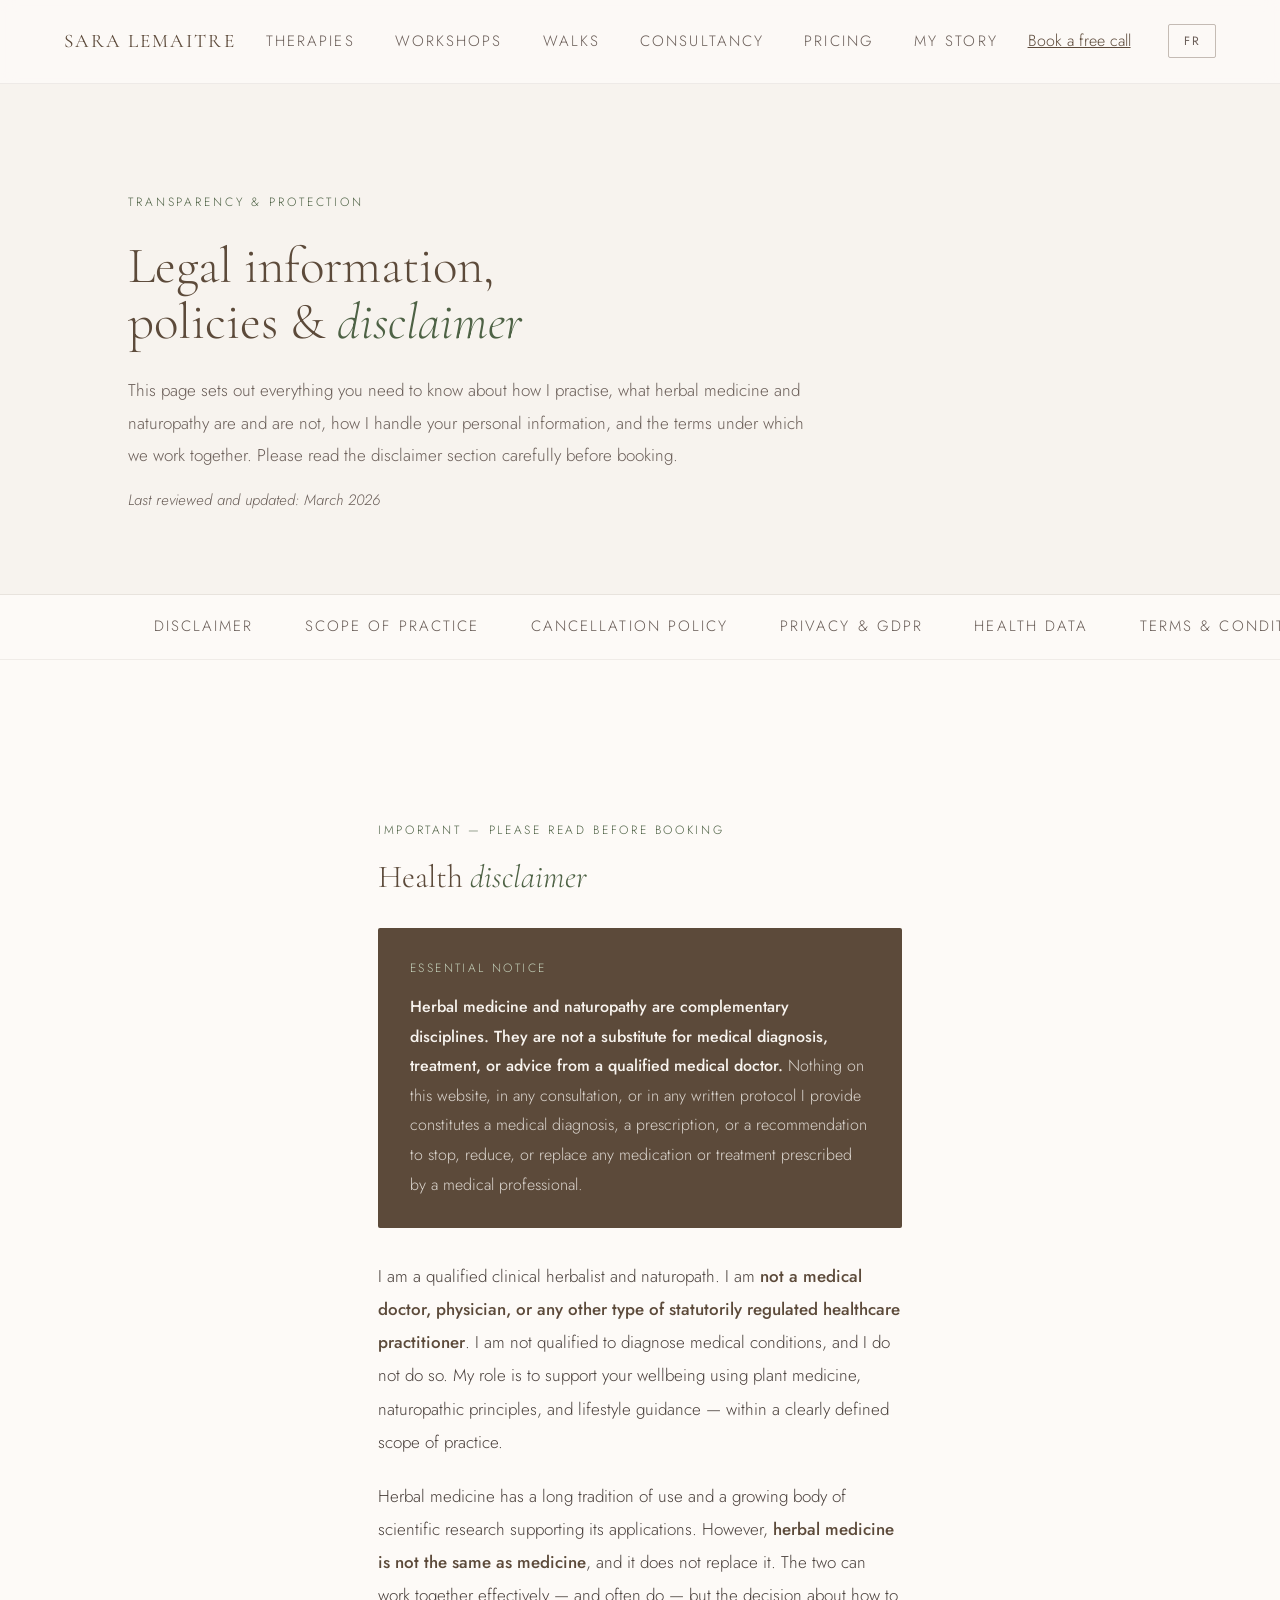
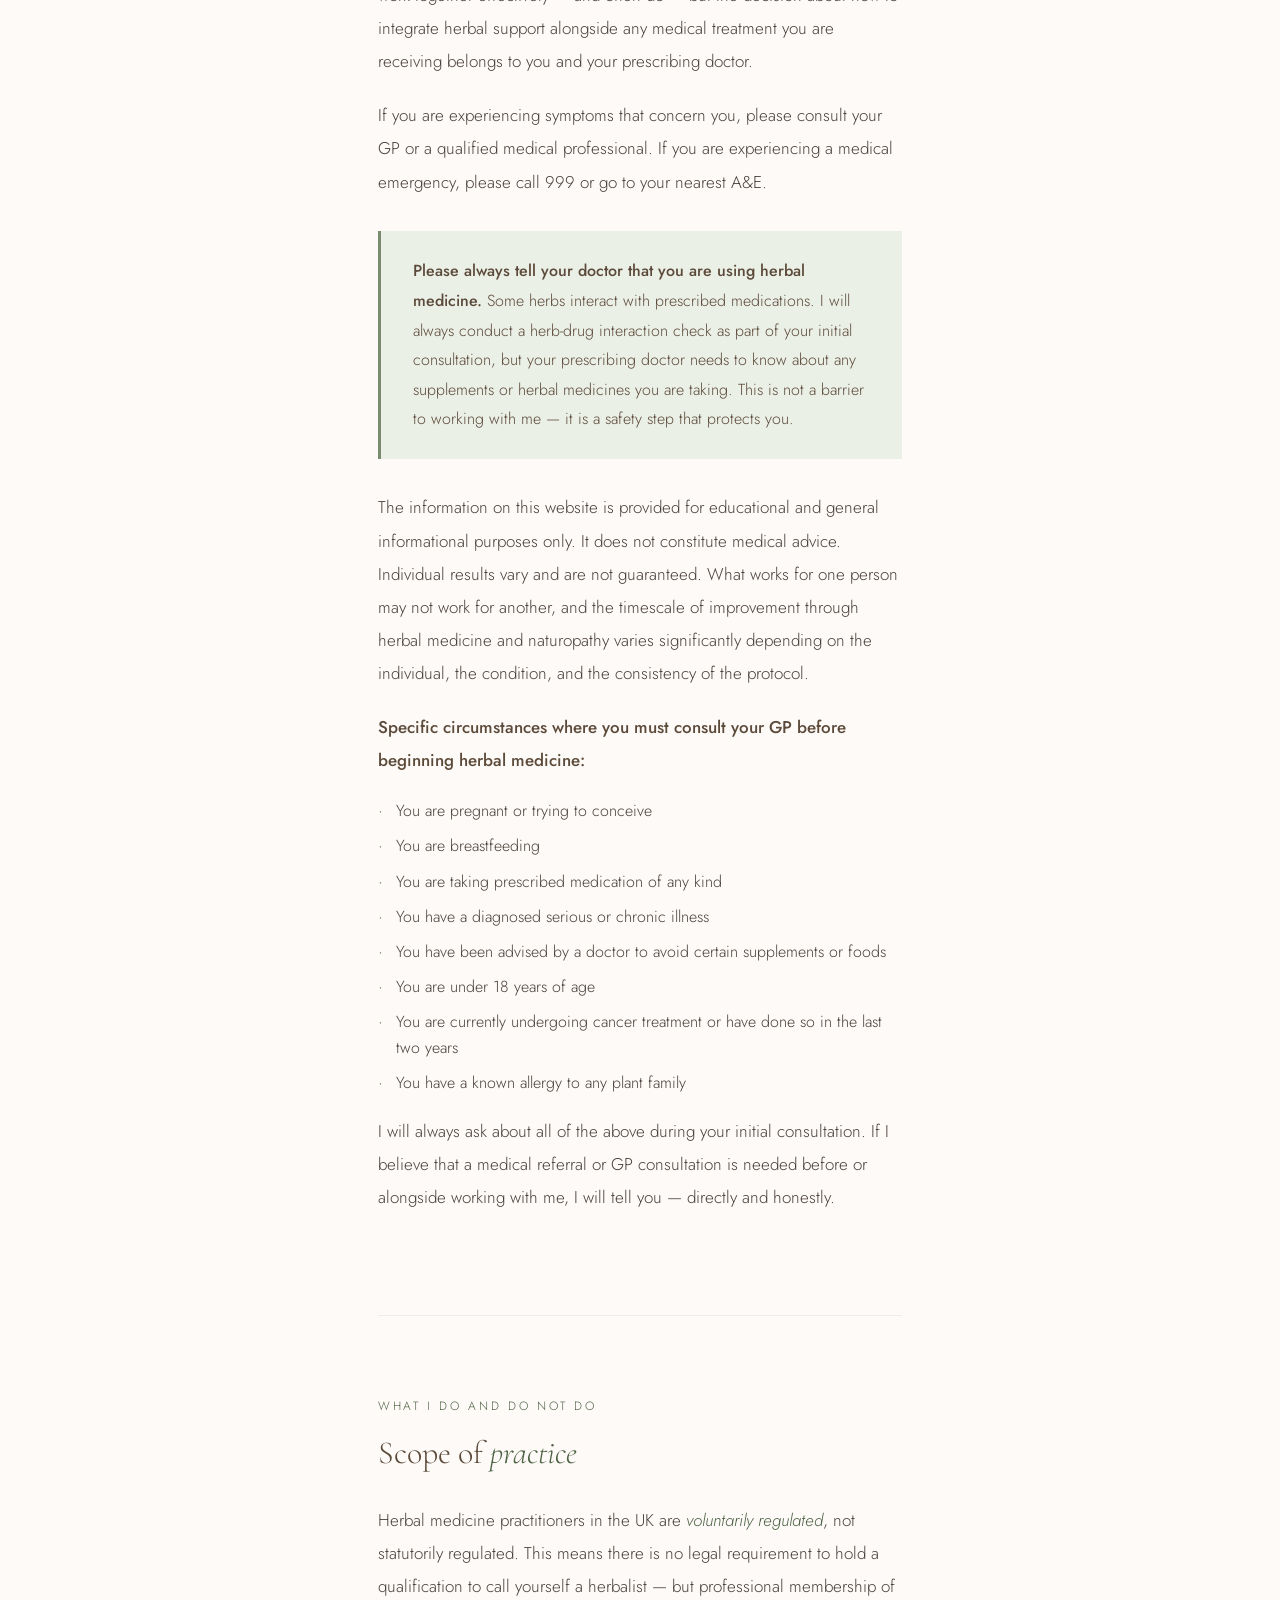
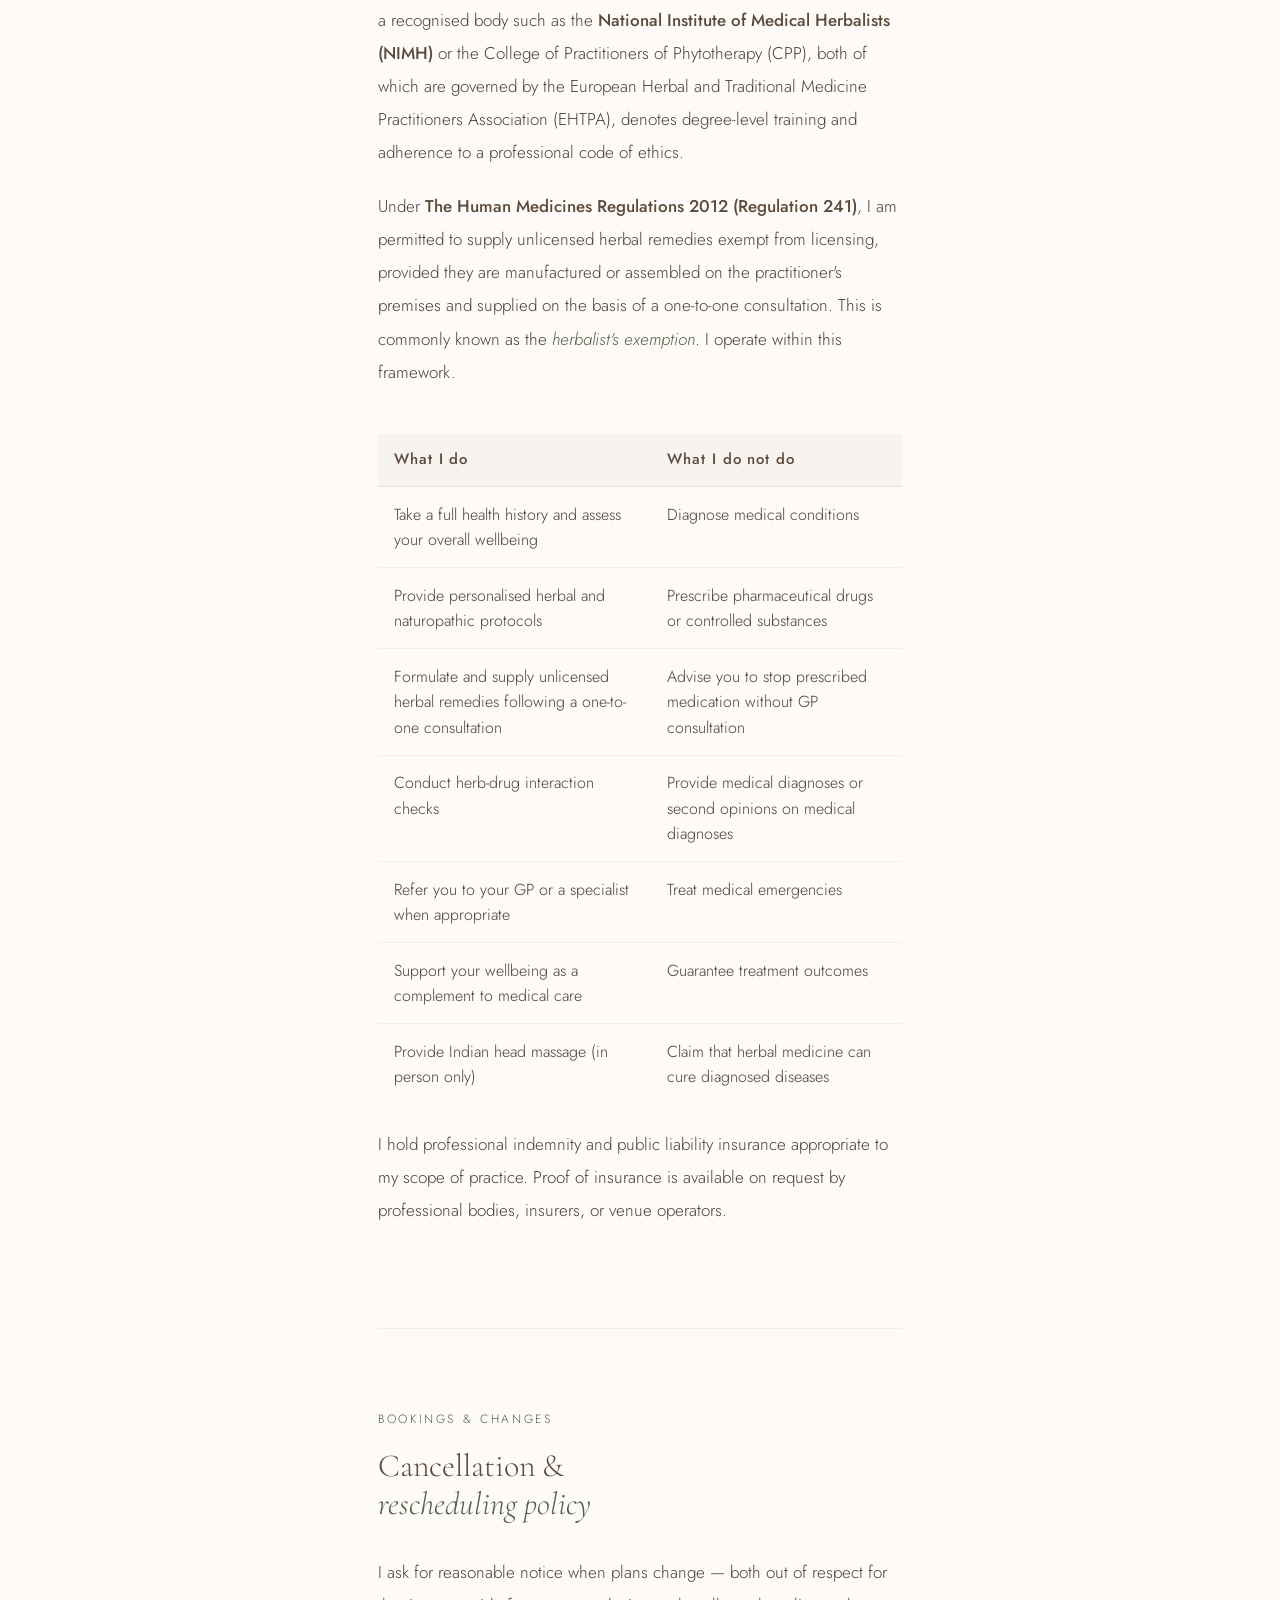
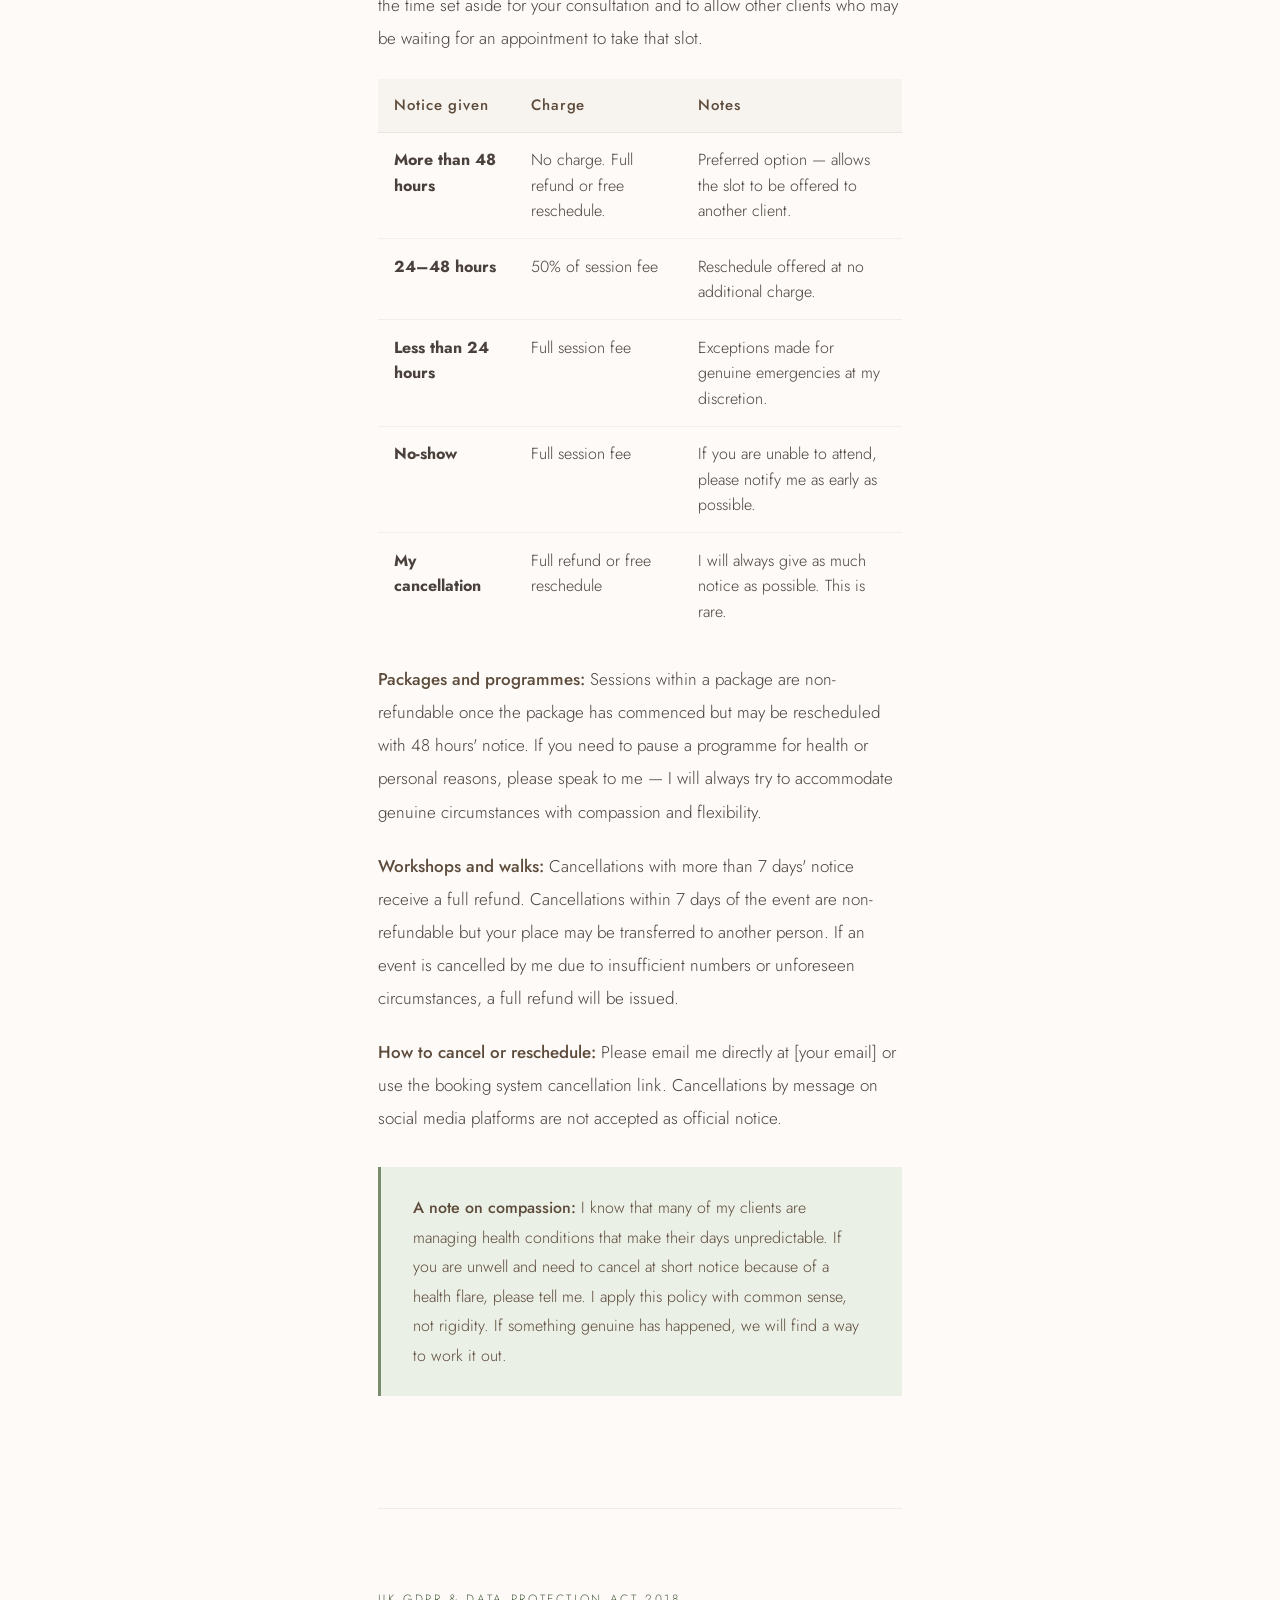
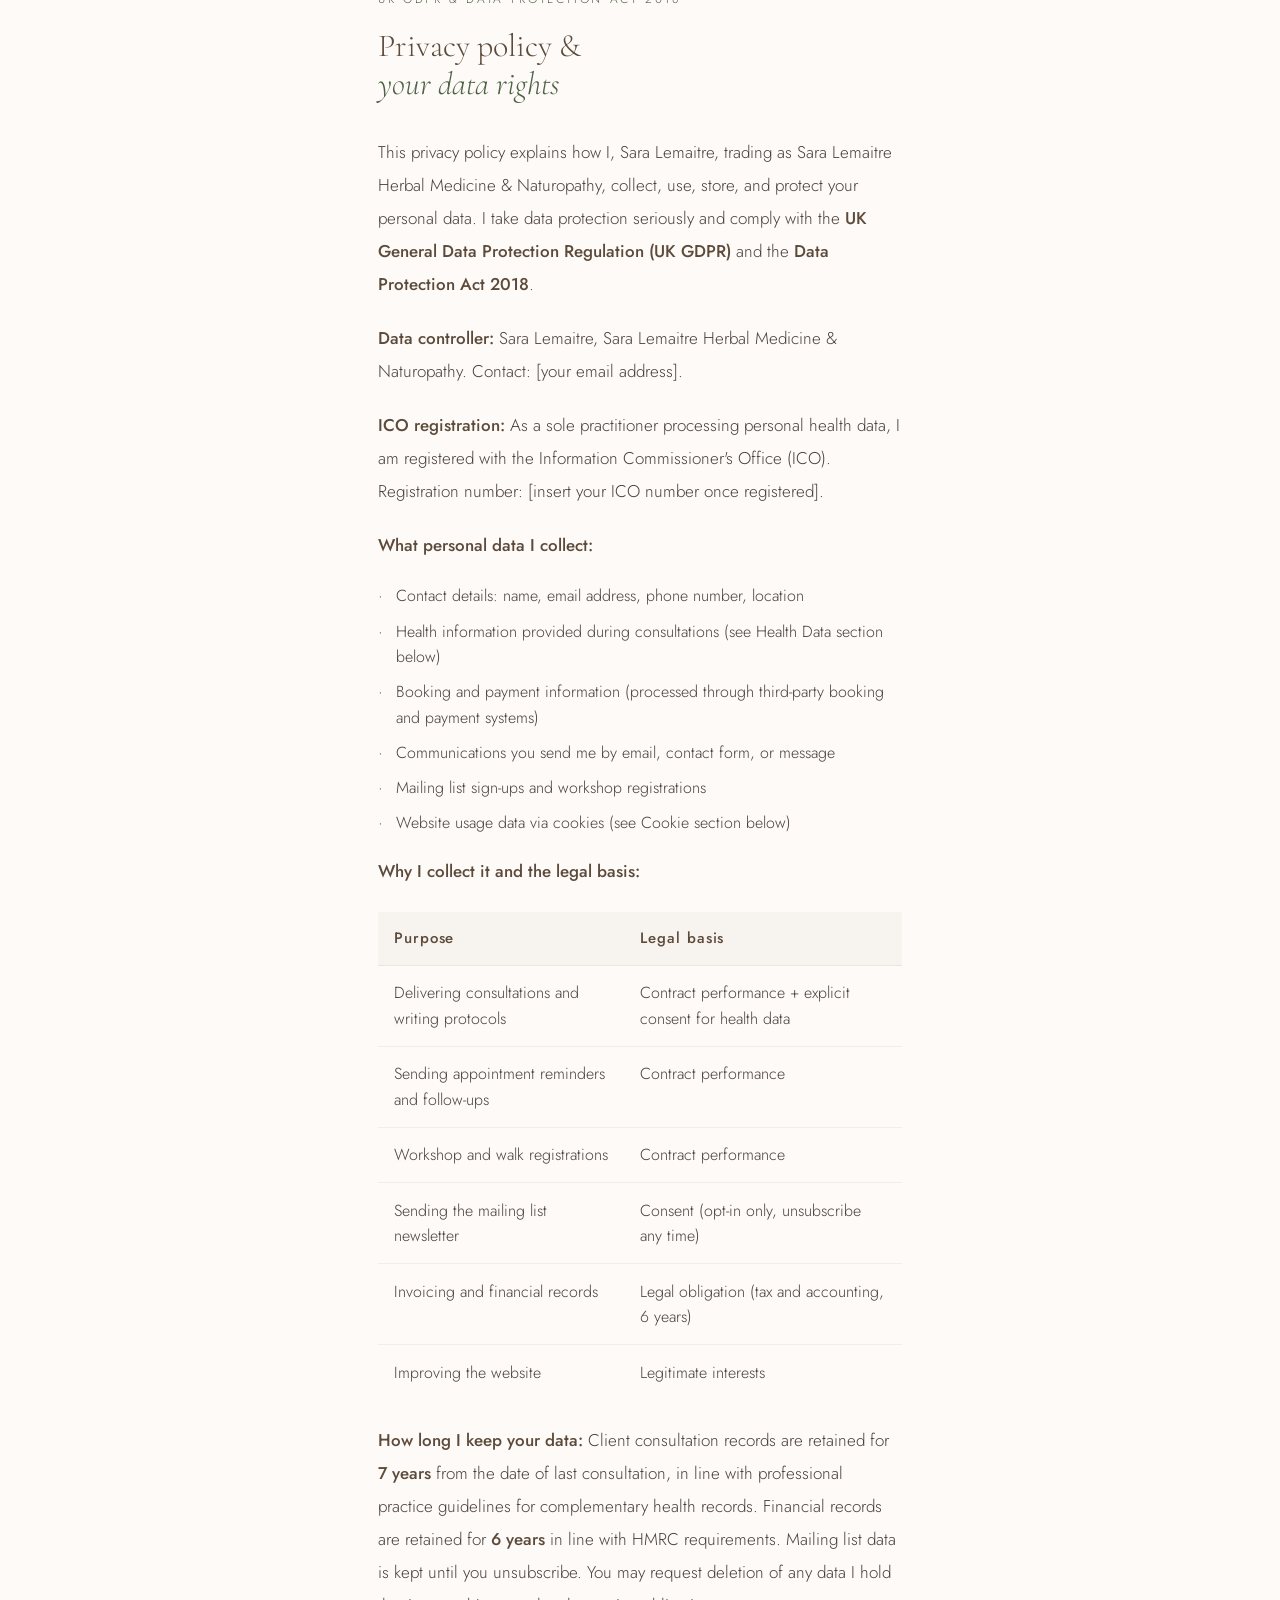
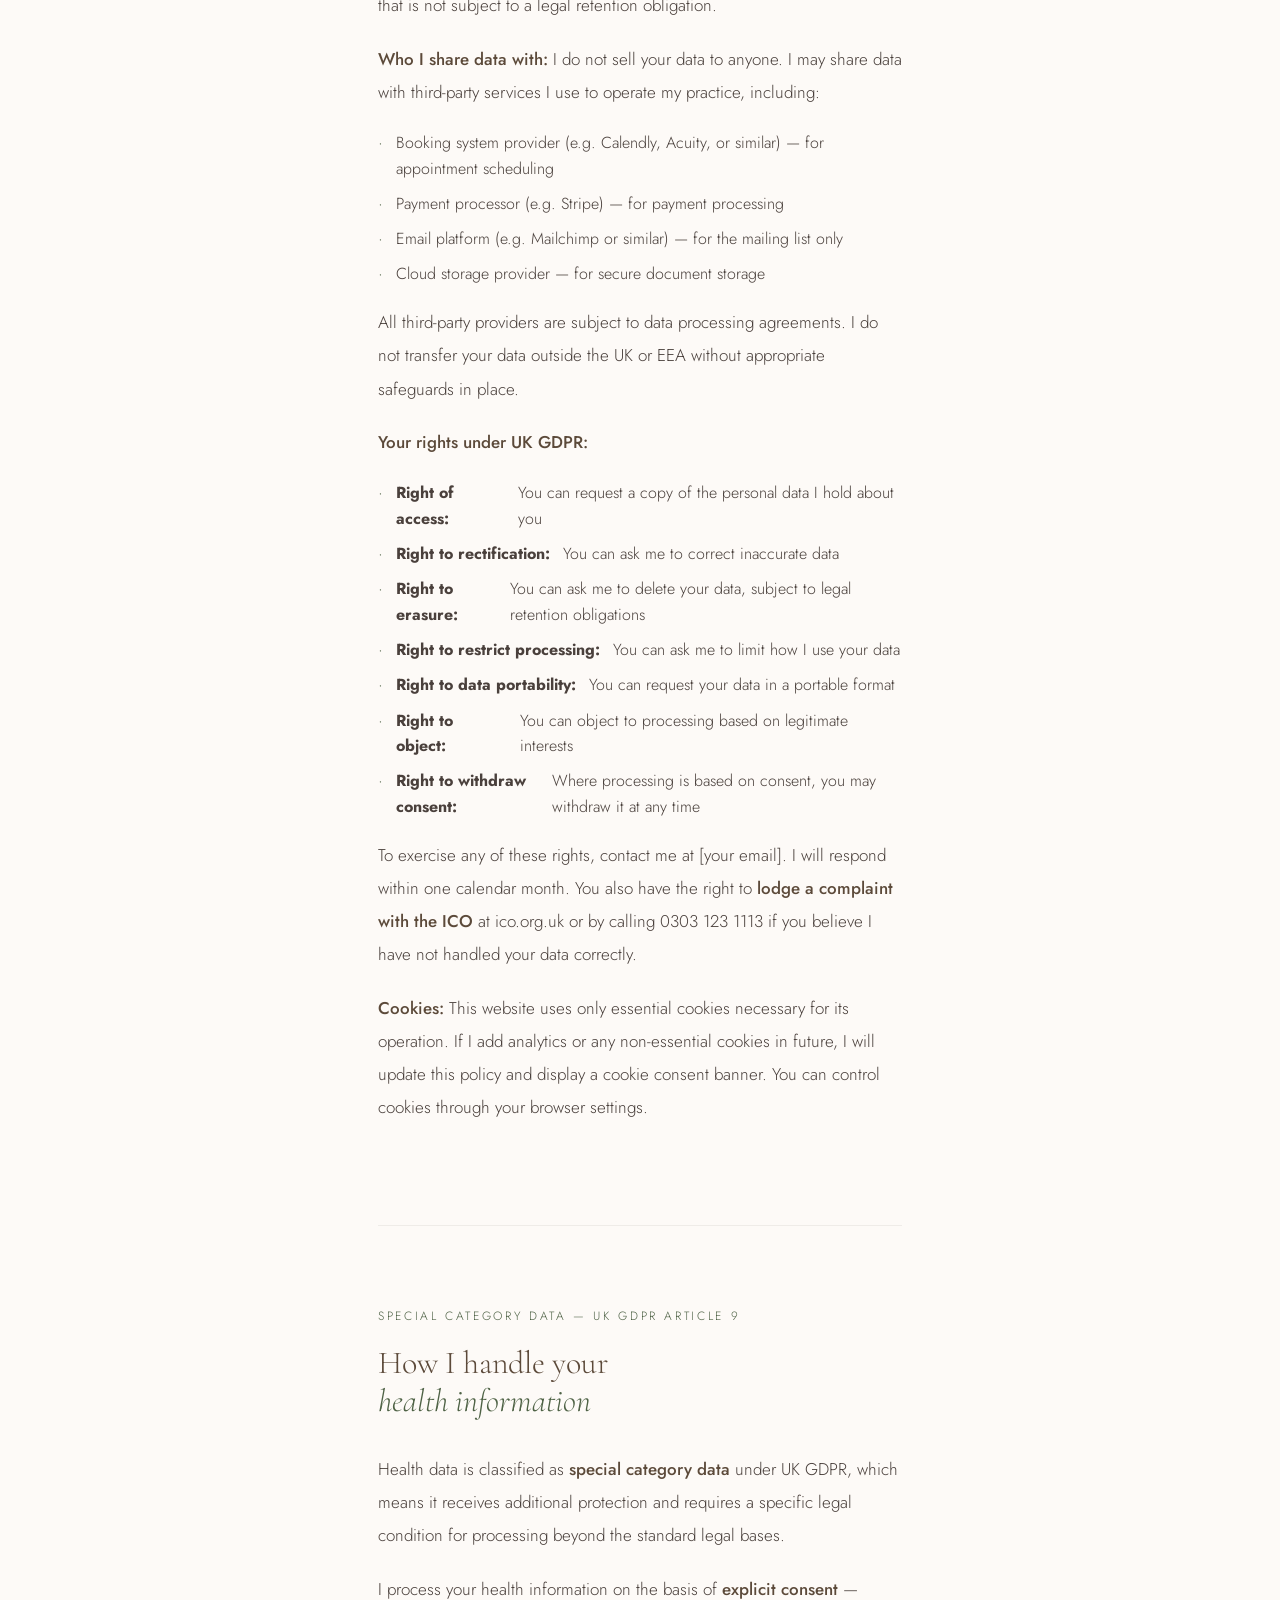
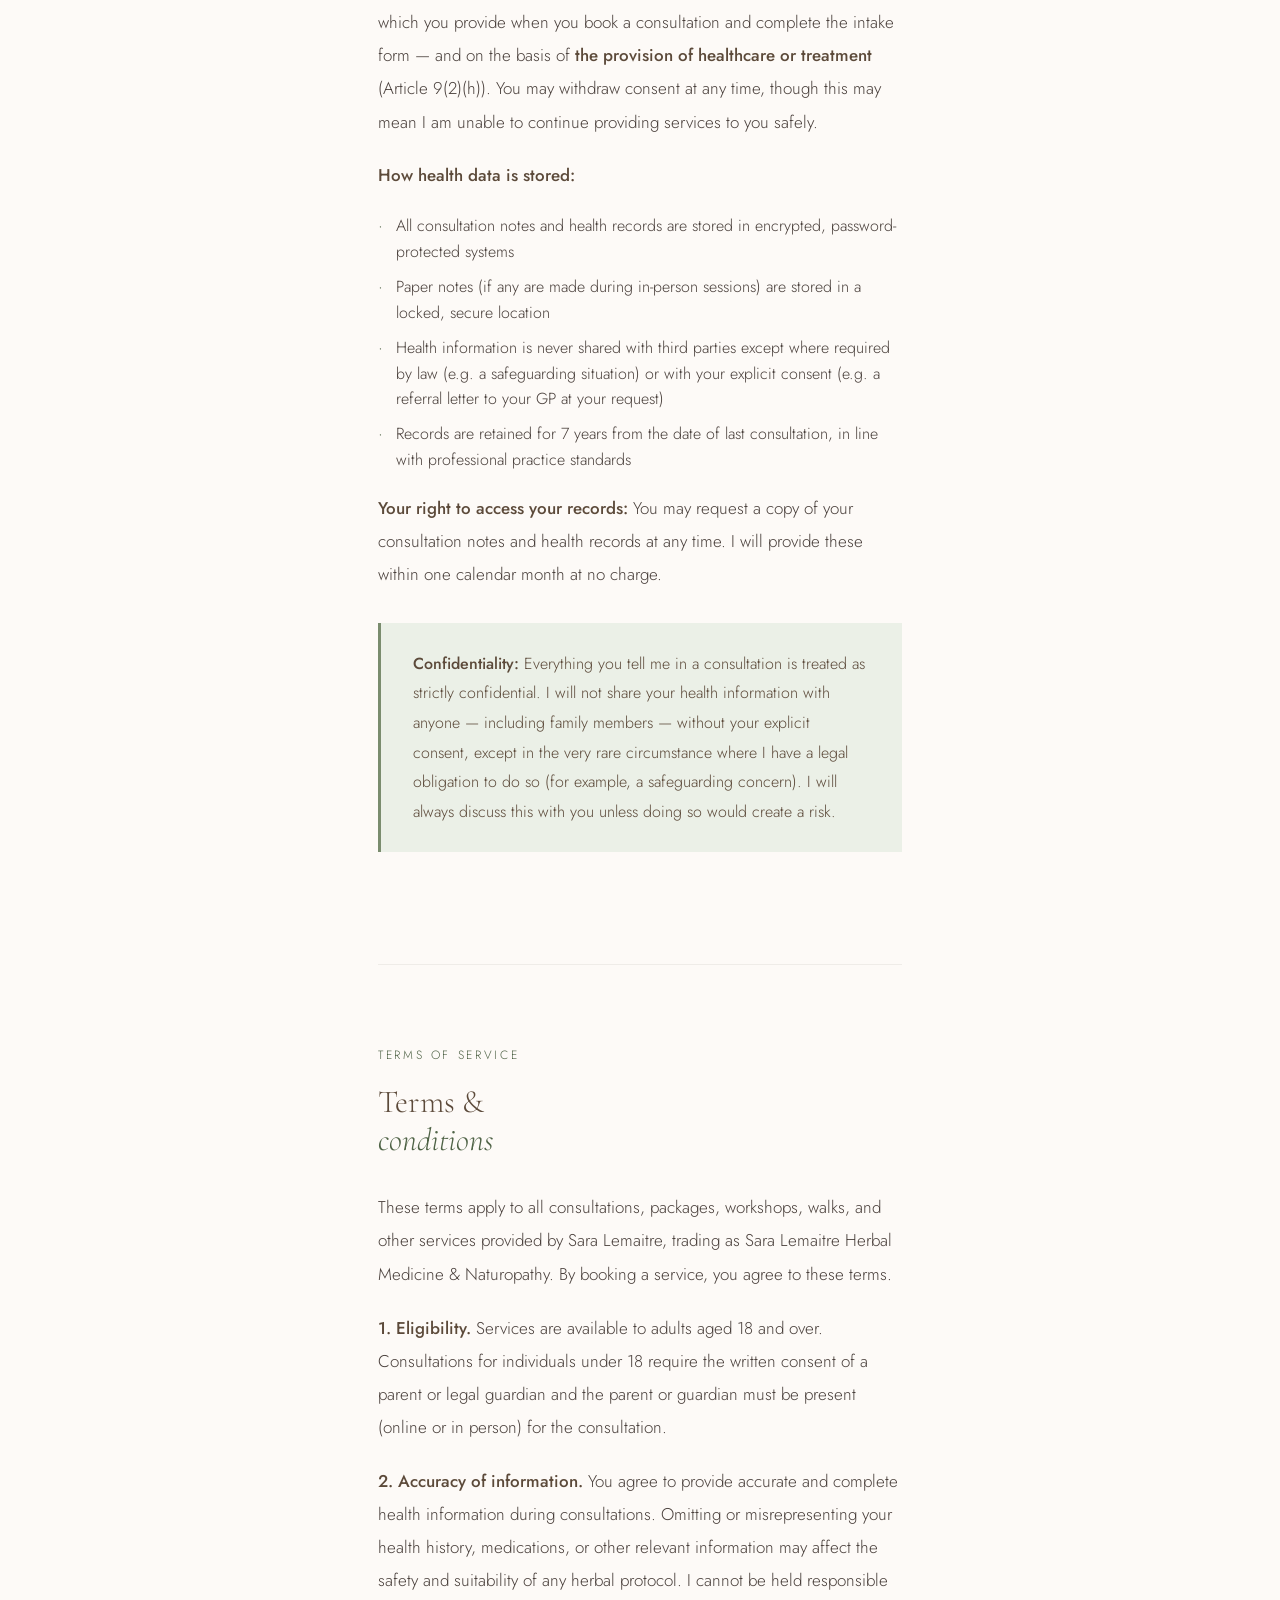
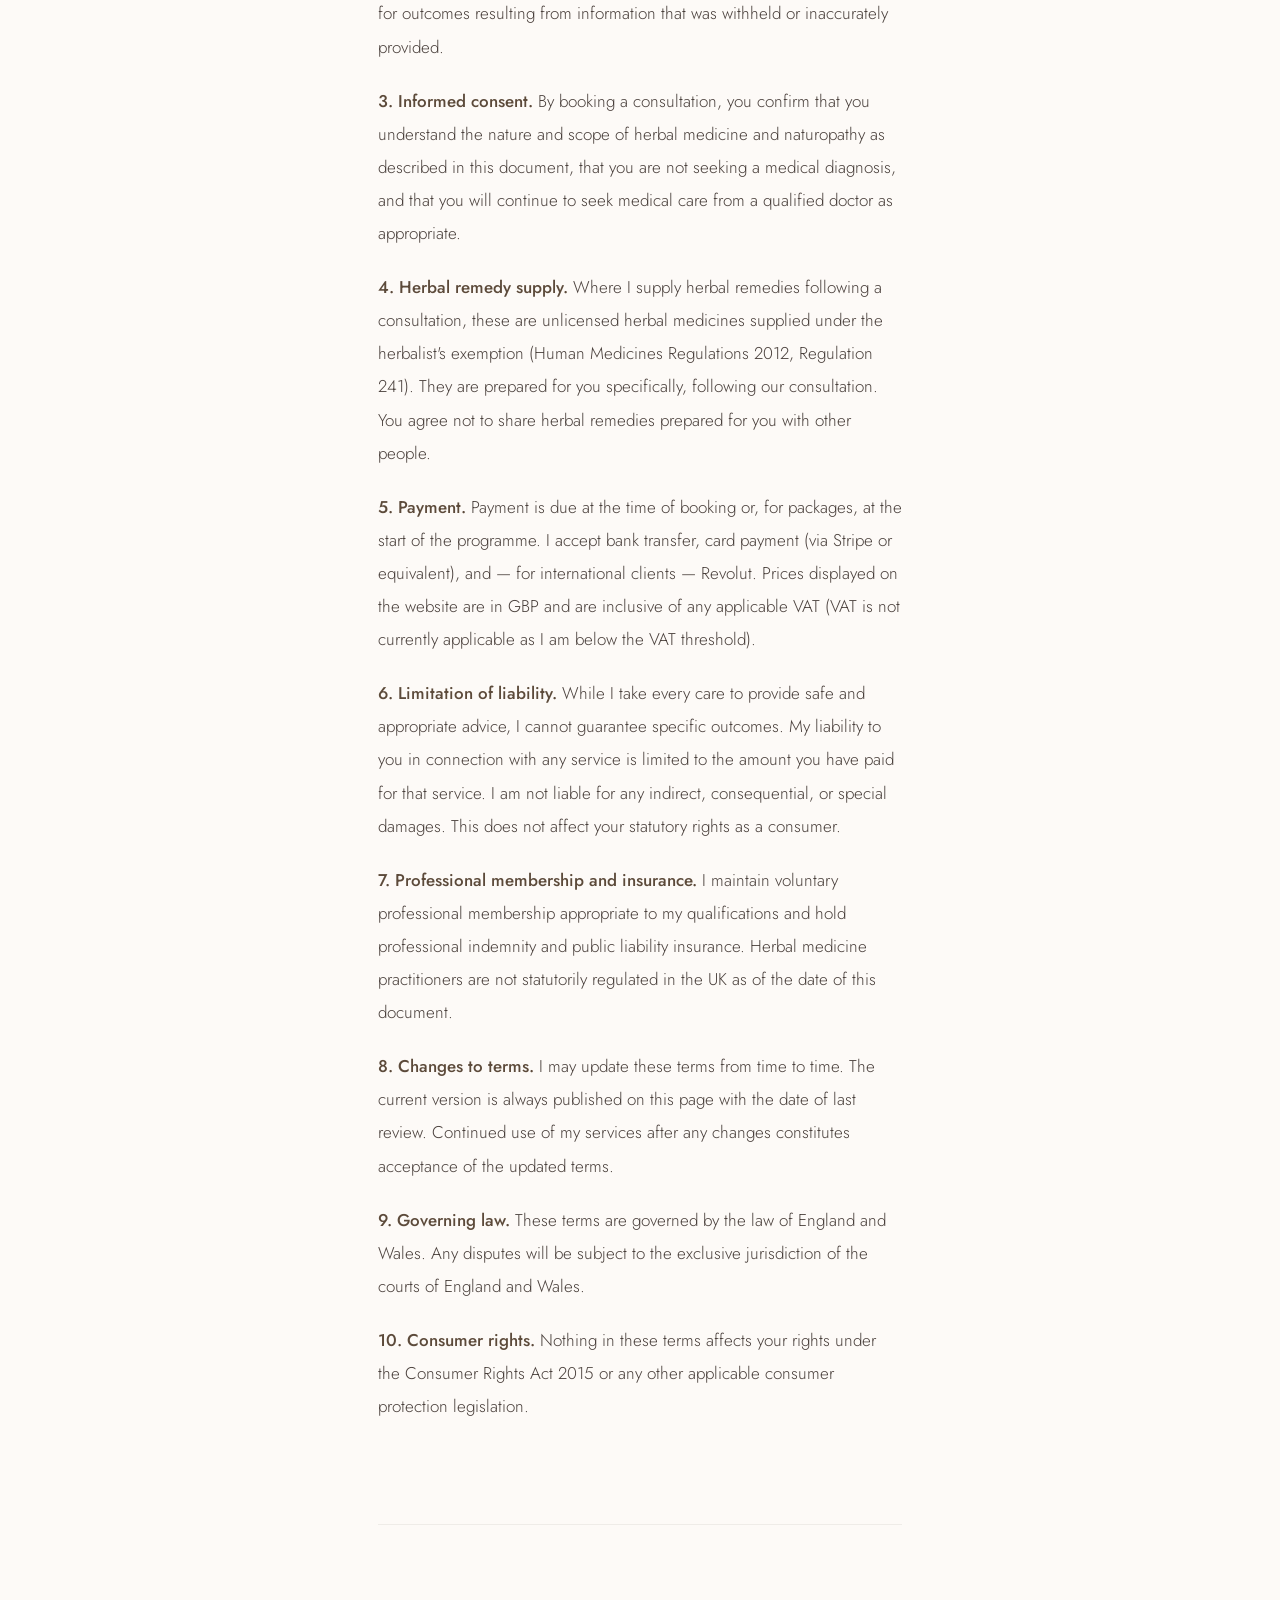
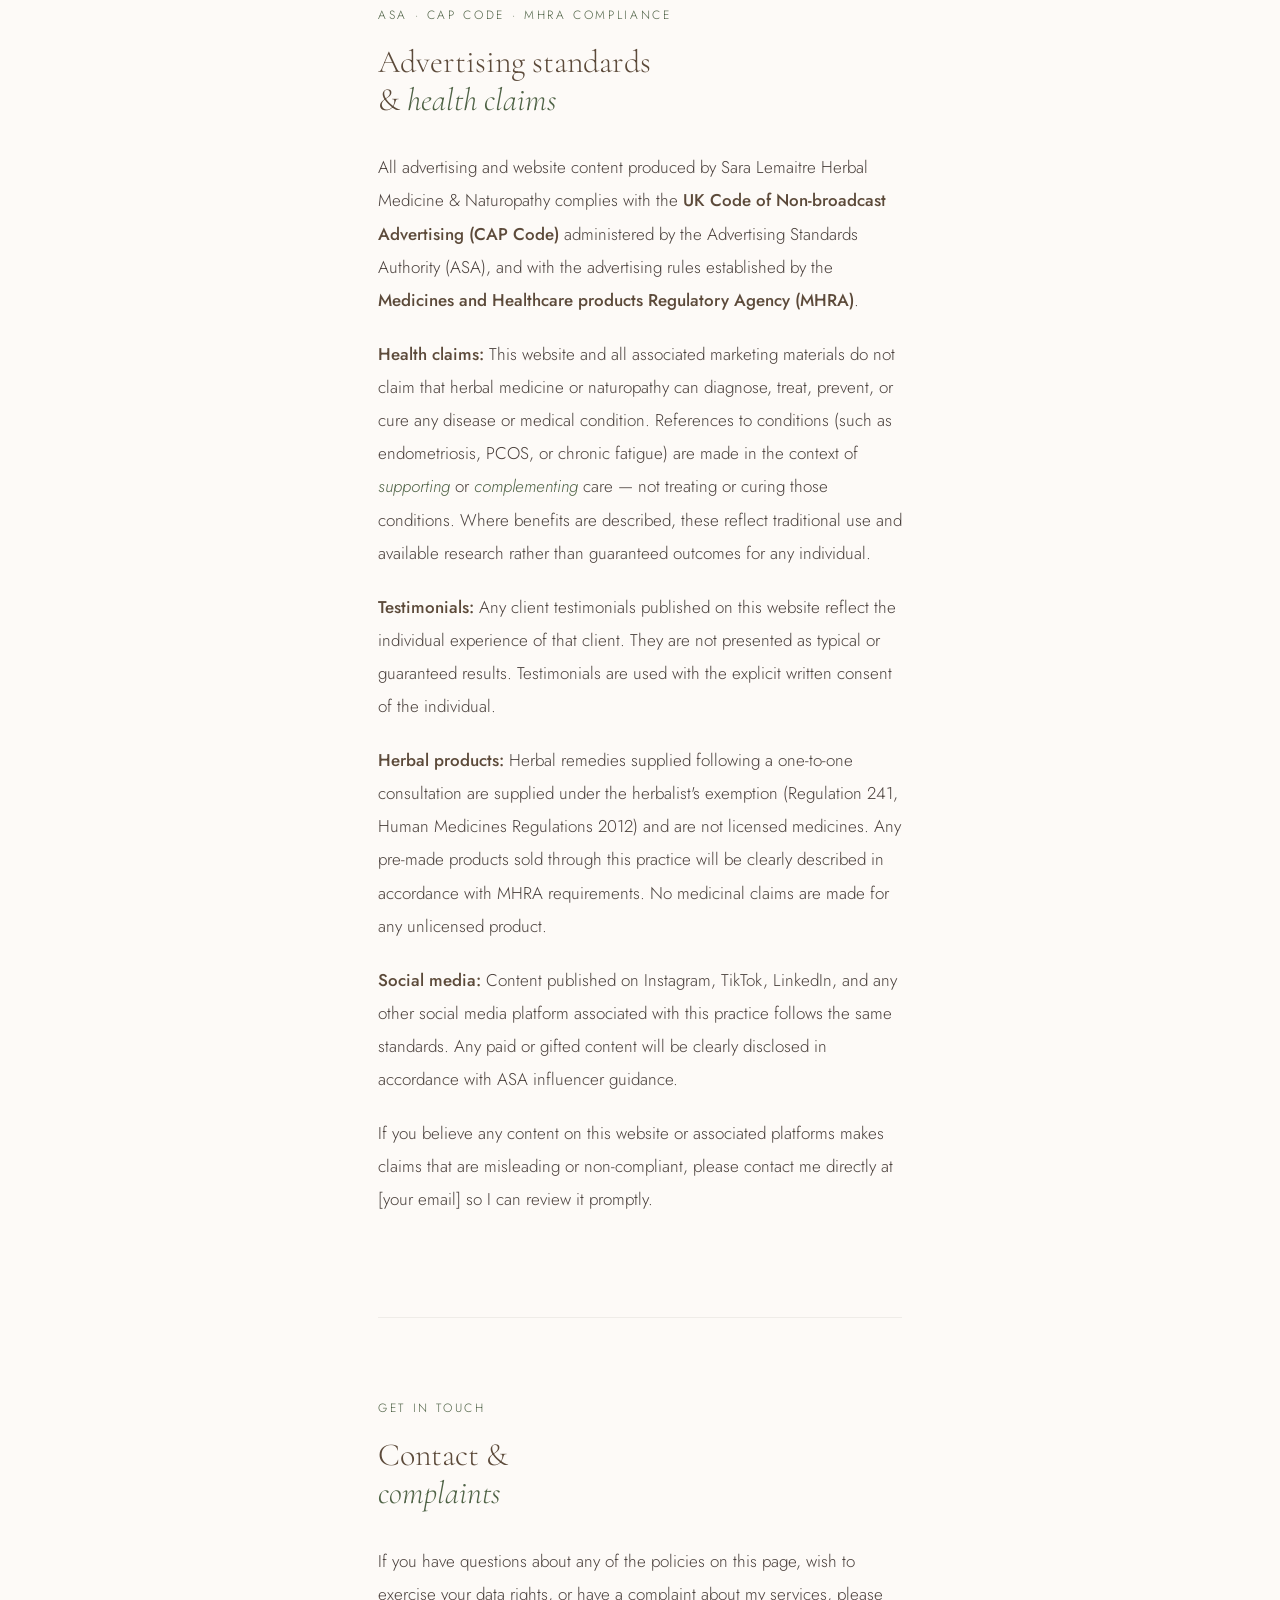
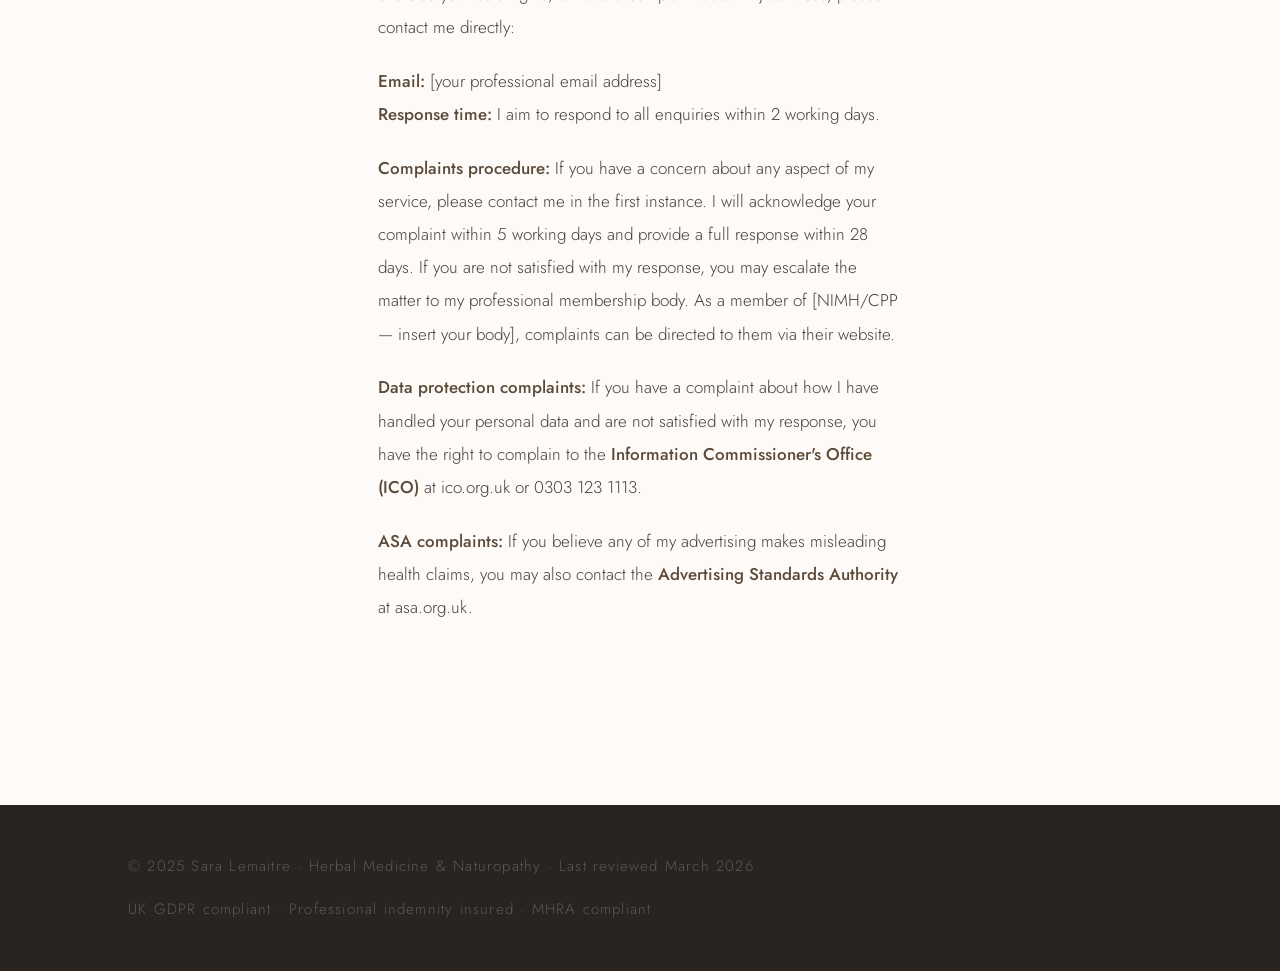
==== commit ebe867b4: "Update legal.html" ====
--- a/legal.html
+++ b/legal.html
@@ -233,20 +233,32 @@
   }
 
 
-  /* Language toggle */
+
   .lang-toggle {
     font-size: .75rem; letter-spacing: .16em; text-transform: uppercase;
-    padding: .45rem .9rem; border: 1px solid rgba(92,74,58,.35);
-    background: none; color: var(--muted); cursor: pointer;
+    padding: .45rem .9rem; border: 1px solid rgba(247,243,238,.5);
+    background: none; color: rgba(247,243,238,.85); cursor: pointer;
     font-family: 'Jost', sans-serif; border-radius: 2px;
-    transition: all .2s; margin-left: .5rem;
-  }
-  .lang-toggle:hover { border-color: var(--bark); color: var(--bark); }
-  [data-lang="fr"] .lang-toggle { border-color: var(--bark); color: var(--bark); }
+    transition: all .3s; margin-left: .5rem;
+  }
+  nav.scrolled .lang-toggle { border-color: rgba(92,74,58,.35); color: var(--muted); }
+  .lang-toggle:hover, nav.scrolled .lang-toggle:hover { border-color: var(--bark); color: var(--bark); }
+
+
+  /* Pages with light-coloured heroes — nav starts dark */
+  body[data-nav="light"] nav {
+    background: rgba(253,250,247,0.85);
+    backdrop-filter: blur(8px);
+  }
+  body[data-nav="light"] .nav-logo { color: var(--bark); }
+  body[data-nav="light"] .nav-links a { color: var(--muted); }
+  body[data-nav="light"] .nav-links a:hover { color: var(--bark); }
+  body[data-nav="light"] .nav-book { border-color: var(--bark); color: var(--bark); }
+  body[data-nav="light"] .lang-toggle { border-color: rgba(92,74,58,.35); color: var(--muted); }
 
 </style>
 </head>
-<body>
+<body data-nav="light">
 <a href="#main-content" class="skip-nav">Skip to main content</a>
 
 <nav role="navigation" aria-label="Main navigation">
